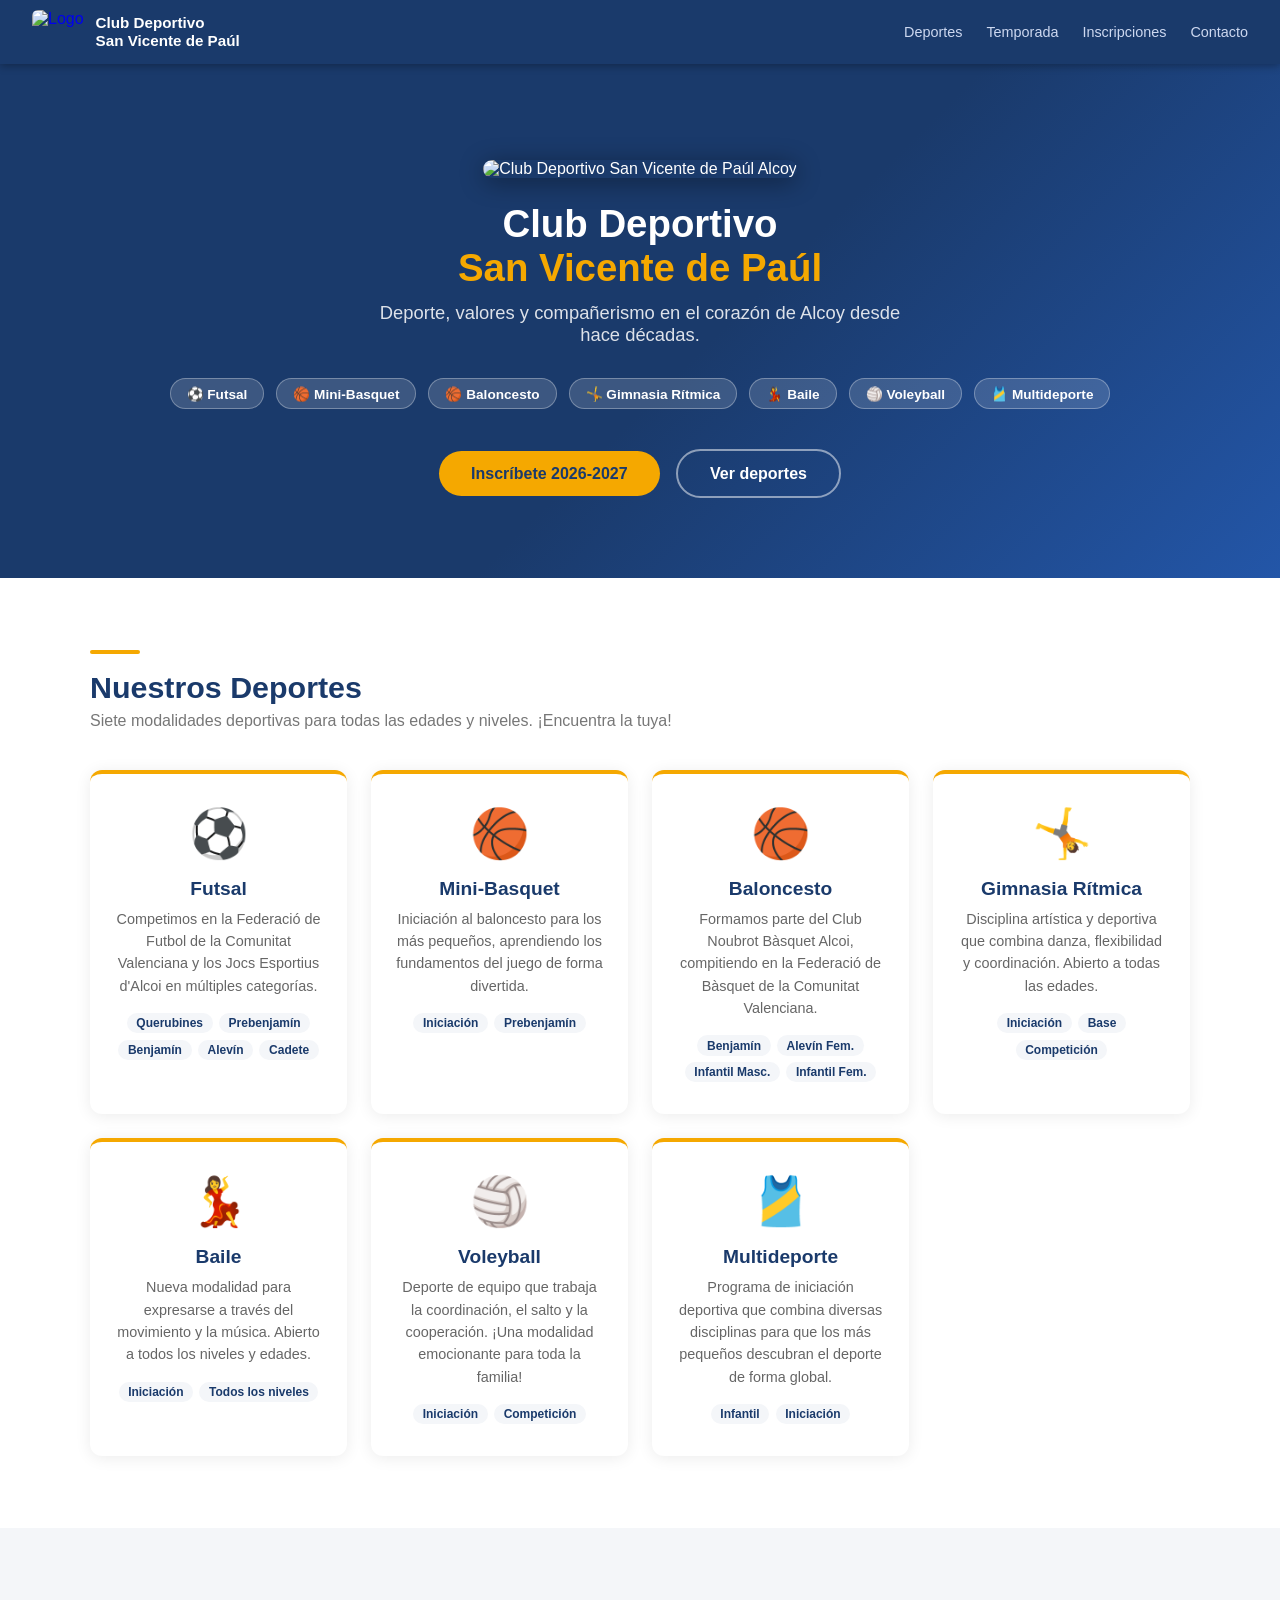
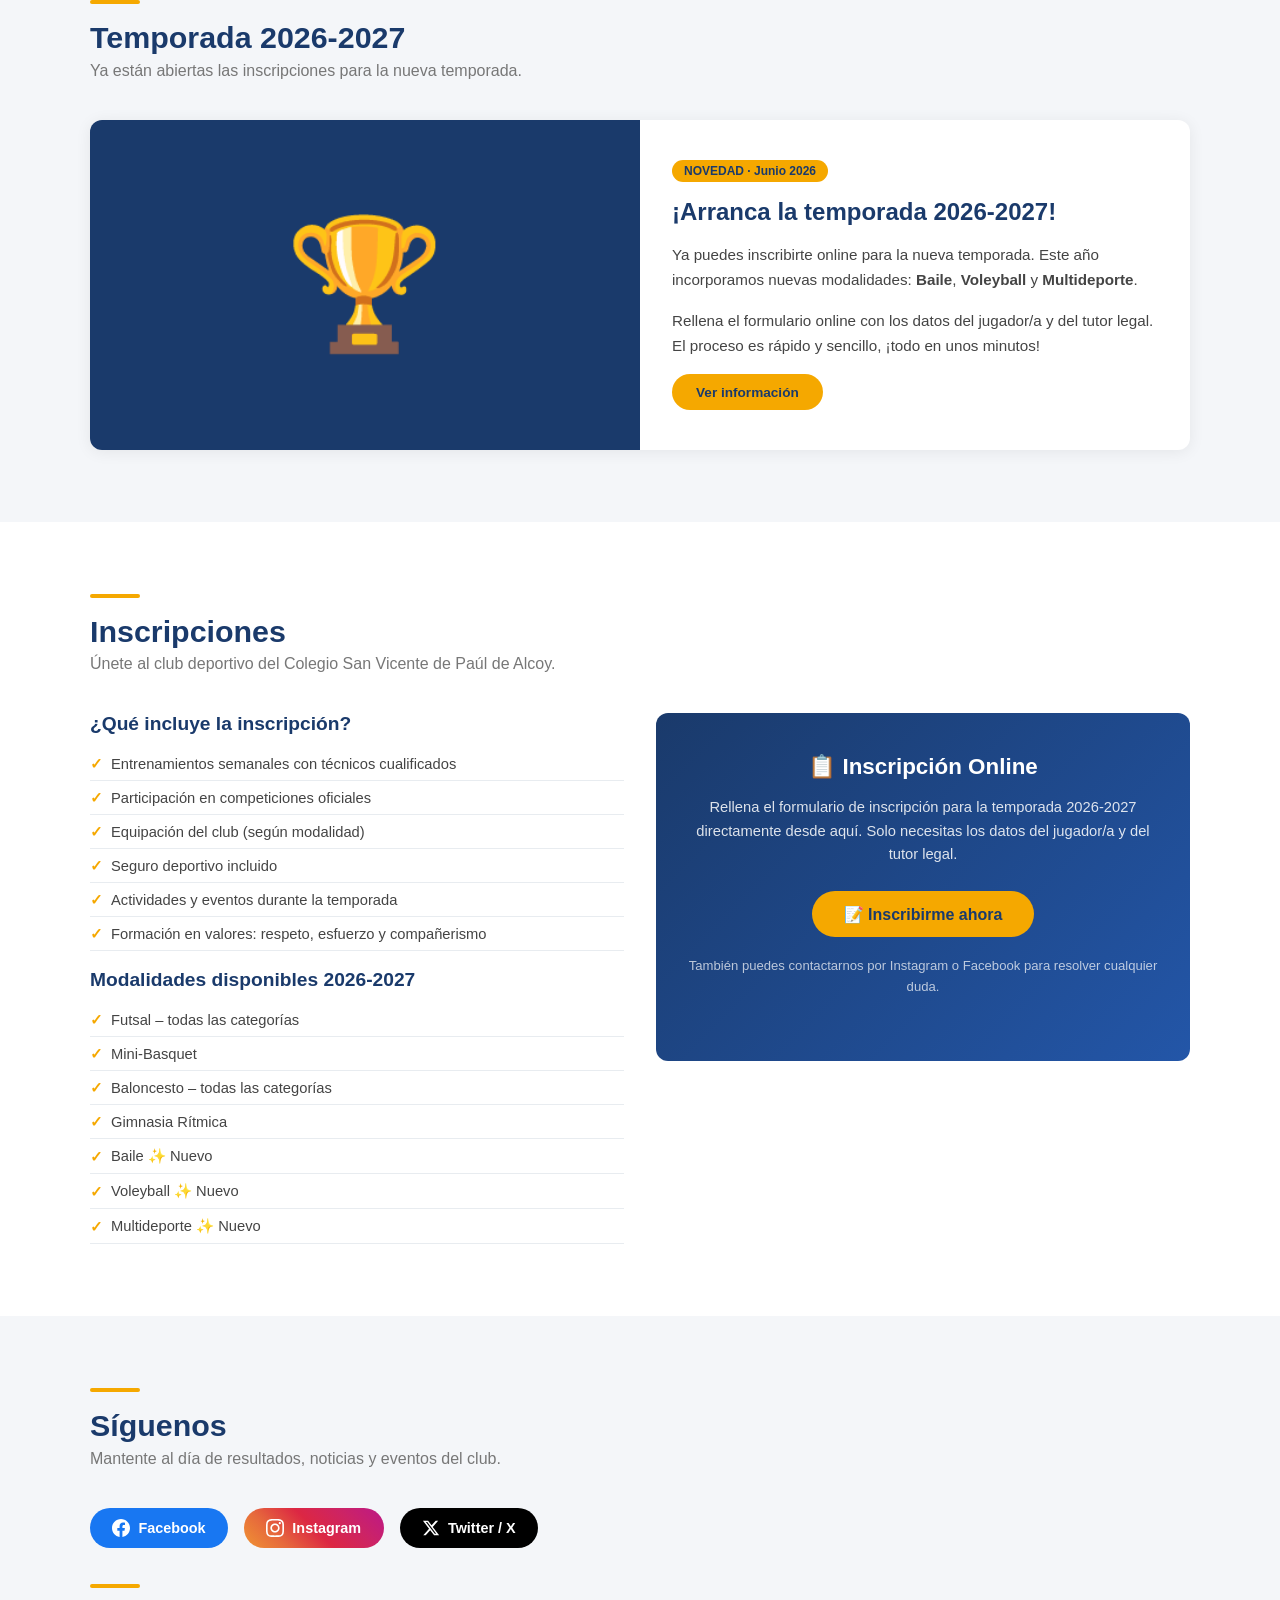
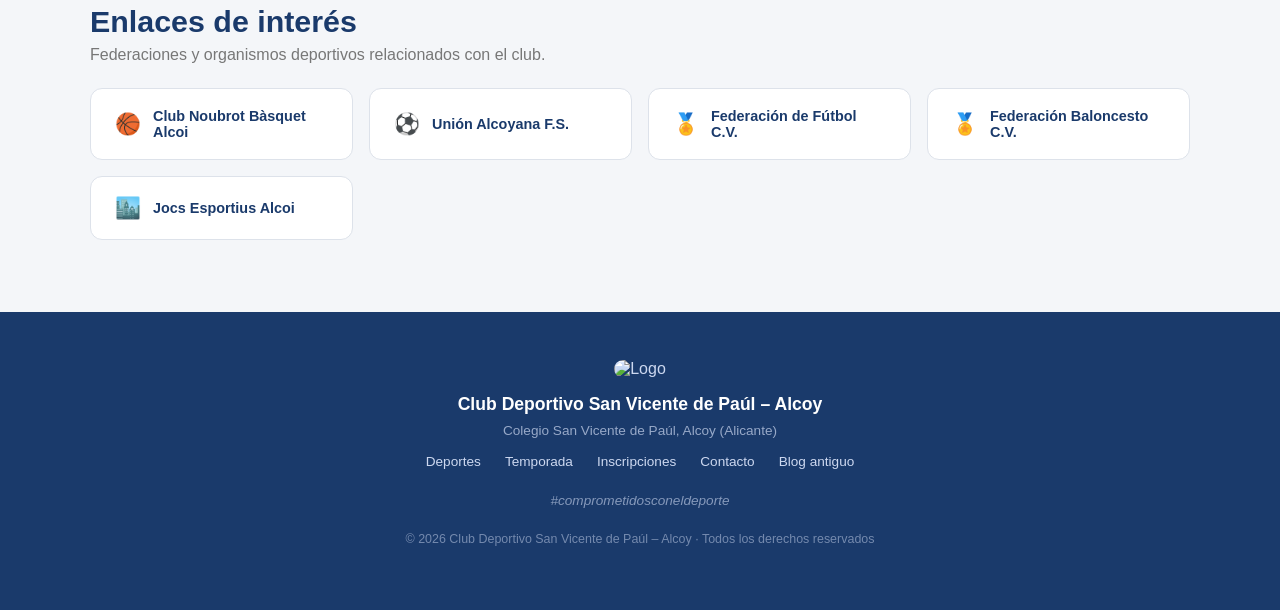
==== index.html @ cb0c6e7f "Add files via upload" ====
<!DOCTYPE html>
<html lang="es">
<head>
  <meta charset="UTF-8" />
  <meta name="viewport" content="width=device-width, initial-scale=1.0" />
  <title>Club Deportivo San Vicente de Paúl – Alcoy</title>
  <style>
    :root {
      --azul: #1a3a6b;
      --azul-claro: #2356a8;
      --dorado: #f5a800;
      --blanco: #ffffff;
      --gris-claro: #f4f6f9;
      --gris-texto: #444;
      --radio: 12px;
    }

    * { box-sizing: border-box; margin: 0; padding: 0; }

    body {
      font-family: 'Segoe UI', Arial, sans-serif;
      color: var(--gris-texto);
      background: var(--blanco);
    }

    /* ── NAV ── */
    nav {
      position: sticky;
      top: 0;
      z-index: 100;
      background: var(--azul);
      display: flex;
      align-items: center;
      justify-content: space-between;
      padding: 0 2rem;
      height: 64px;
      box-shadow: 0 2px 8px rgba(0,0,0,.3);
    }

    .nav-logo {
      display: flex;
      align-items: center;
      gap: .75rem;
      text-decoration: none;
    }

    .nav-logo img {
      height: 44px;
      border-radius: 6px;
    }

    .nav-logo span {
      color: var(--blanco);
      font-weight: 700;
      font-size: .95rem;
      line-height: 1.2;
    }

    .nav-links {
      display: flex;
      gap: 1.5rem;
      list-style: none;
    }

    .nav-links a {
      color: #cdd8f0;
      text-decoration: none;
      font-size: .9rem;
      font-weight: 500;
      transition: color .2s;
    }

    .nav-links a:hover { color: var(--dorado); }

    /* ── HERO ── */
    .hero {
      background: linear-gradient(135deg, var(--azul) 55%, var(--azul-claro) 100%);
      color: var(--blanco);
      padding: 6rem 2rem 5rem;
      text-align: center;
      position: relative;
      overflow: hidden;
    }

    .hero::before {
      content: '';
      position: absolute;
      inset: 0;
      background: url('https://blogger.googleusercontent.com/img/b/R29vZ2xl/AVvXsEj-4d8uNkIs1Wj4j1WghwBsQ1xcHNbPyXSXwQ6Z3iElseVl-nSozko84CrBLdoTrRFmLFkheWuCcyCxSDGjiWx7VqhGFlvvylBKJTwbXsN9CgJcpcnn5kh7I8cECthTjgDEp3P01Lf0bg/s1600/club+svp+alcoy.png') center/contain no-repeat;
      opacity: .06;
    }

    .hero-content { position: relative; }

    .hero img.logo {
      width: 140px;
      border-radius: 16px;
      margin-bottom: 1.5rem;
      box-shadow: 0 4px 24px rgba(0,0,0,.4);
    }

    .hero h1 {
      font-size: 2.4rem;
      font-weight: 800;
      line-height: 1.15;
      margin-bottom: .75rem;
    }

    .hero h1 span { color: var(--dorado); }

    .hero p {
      font-size: 1.15rem;
      opacity: .85;
      margin-bottom: 2rem;
      max-width: 560px;
      margin-left: auto;
      margin-right: auto;
    }

    .hero-badges {
      display: flex;
      flex-wrap: wrap;
      gap: .75rem;
      justify-content: center;
      margin-bottom: 2.5rem;
    }

    .badge {
      background: rgba(255,255,255,.15);
      border: 1px solid rgba(255,255,255,.3);
      color: var(--blanco);
      padding: .4rem 1rem;
      border-radius: 999px;
      font-size: .85rem;
      font-weight: 600;
    }

    .btn {
      display: inline-block;
      padding: .85rem 2rem;
      border-radius: 999px;
      font-size: 1rem;
      font-weight: 700;
      text-decoration: none;
      transition: transform .15s, box-shadow .15s;
    }

    .btn:hover { transform: translateY(-2px); box-shadow: 0 6px 20px rgba(0,0,0,.25); }

    .btn-dorado { background: var(--dorado); color: var(--azul); }
    .btn-outline { background: transparent; color: var(--blanco); border: 2px solid rgba(255,255,255,.5); margin-left: .75rem; }

    /* ── SECTIONS ── */
    section { padding: 4.5rem 2rem; }

    .section-inner { max-width: 1100px; margin: 0 auto; }

    h2.section-title {
      font-size: 1.9rem;
      font-weight: 800;
      color: var(--azul);
      margin-bottom: .4rem;
    }

    .section-sub {
      color: #777;
      margin-bottom: 2.5rem;
    }

    .accent-line {
      width: 50px;
      height: 4px;
      background: var(--dorado);
      border-radius: 2px;
      margin-bottom: 1rem;
    }

    /* ── DEPORTES CARDS ── */
    .cards {
      display: grid;
      grid-template-columns: repeat(auto-fit, minmax(230px, 1fr));
      gap: 1.5rem;
    }

    .card {
      background: var(--blanco);
      border-radius: var(--radio);
      box-shadow: 0 2px 16px rgba(0,0,0,.08);
      padding: 2rem 1.5rem;
      text-align: center;
      transition: transform .2s, box-shadow .2s;
      border-top: 4px solid var(--dorado);
    }

    .card:hover { transform: translateY(-4px); box-shadow: 0 8px 28px rgba(0,0,0,.13); }

    .card-icon {
      font-size: 3rem;
      margin-bottom: 1rem;
      display: block;
    }

    .card h3 {
      font-size: 1.2rem;
      color: var(--azul);
      margin-bottom: .5rem;
      font-weight: 700;
    }

    .card p { font-size: .9rem; line-height: 1.55; color: #666; }

    .card-cats {
      display: flex;
      flex-wrap: wrap;
      gap: .4rem;
      justify-content: center;
      margin-top: 1rem;
    }

    .cat-tag {
      background: var(--gris-claro);
      color: var(--azul);
      font-size: .75rem;
      padding: .2rem .6rem;
      border-radius: 999px;
      font-weight: 600;
    }

    /* ── TEMPORADA / NOVEDADES ── */
    .bg-gris { background: var(--gris-claro); }

    .novedad-box {
      background: var(--blanco);
      border-radius: var(--radio);
      box-shadow: 0 2px 16px rgba(0,0,0,.07);
      overflow: hidden;
      display: grid;
      grid-template-columns: 1fr 1fr;
      gap: 0;
    }

    .novedad-img {
      background: var(--azul);
      display: flex;
      align-items: center;
      justify-content: center;
      padding: 2rem;
      font-size: 8rem;
    }

    .novedad-content {
      padding: 2.5rem 2rem;
    }

    .novedad-content .tag {
      background: var(--dorado);
      color: var(--azul);
      font-size: .75rem;
      font-weight: 700;
      padding: .25rem .75rem;
      border-radius: 999px;
      display: inline-block;
      margin-bottom: 1rem;
    }

    .novedad-content h3 {
      font-size: 1.5rem;
      color: var(--azul);
      font-weight: 800;
      margin-bottom: 1rem;
    }

    .novedad-content p { line-height: 1.65; margin-bottom: 1rem; font-size: .95rem; }

    /* ── INSCRIPCIONES ── */
    .insc-grid {
      display: grid;
      grid-template-columns: 1fr 1fr;
      gap: 2rem;
      align-items: start;
    }

    .insc-info h3 { font-size: 1.2rem; color: var(--azul); font-weight: 700; margin-bottom: .75rem; }
    .insc-info ul { list-style: none; padding: 0; }
    .insc-info ul li {
      padding: .5rem 0;
      border-bottom: 1px solid #e8ecf0;
      font-size: .92rem;
      display: flex;
      align-items: center;
      gap: .5rem;
    }

    .insc-info ul li::before { content: '✓'; color: var(--dorado); font-weight: 700; }

    .insc-cta {
      background: linear-gradient(135deg, var(--azul) 0%, var(--azul-claro) 100%);
      color: var(--blanco);
      border-radius: var(--radio);
      padding: 2.5rem 2rem;
      text-align: center;
    }

    .insc-cta h3 { font-size: 1.4rem; font-weight: 800; margin-bottom: 1rem; }
    .insc-cta p { opacity: .85; margin-bottom: 1.5rem; font-size: .92rem; line-height: 1.6; }

    /* ── REDES SOCIALES ── */
    .social-row {
      display: flex;
      gap: 1rem;
      flex-wrap: wrap;
      margin-top: 2rem;
    }

    .social-btn {
      display: flex;
      align-items: center;
      gap: .5rem;
      padding: .7rem 1.4rem;
      border-radius: 999px;
      text-decoration: none;
      font-weight: 700;
      font-size: .9rem;
      transition: transform .15s, opacity .15s;
    }

    .social-btn:hover { transform: translateY(-2px); opacity: .9; }
    .social-btn.fb { background: #1877f2; color: #fff; }
    .social-btn.ig { background: linear-gradient(45deg,#f09433,#e6683c,#dc2743,#cc2366,#bc1888); color: #fff; }
    .social-btn.tw { background: #000; color: #fff; }

    /* ── ENLACES ── */
    .links-grid {
      display: grid;
      grid-template-columns: repeat(auto-fit, minmax(220px, 1fr));
      gap: 1rem;
    }

    .link-card {
      background: var(--blanco);
      border: 1px solid #dde2ea;
      border-radius: var(--radio);
      padding: 1.2rem 1.5rem;
      text-decoration: none;
      color: var(--azul);
      font-weight: 600;
      font-size: .9rem;
      display: flex;
      align-items: center;
      gap: .75rem;
      transition: background .15s, border-color .15s;
    }

    .link-card:hover { background: var(--azul); color: var(--blanco); border-color: var(--azul); }
    .link-card span { font-size: 1.3rem; }

    /* ── FOOTER ── */
    footer {
      background: var(--azul);
      color: #cdd8f0;
      padding: 3rem 2rem;
      text-align: center;
    }

    footer img.logo-footer {
      height: 60px;
      border-radius: 10px;
      margin-bottom: 1rem;
    }

    footer h4 { color: var(--blanco); font-size: 1.1rem; font-weight: 700; margin-bottom: .5rem; }
    footer p { font-size: .85rem; opacity: .7; margin-bottom: 1rem; }

    .footer-links { display: flex; gap: 1.5rem; justify-content: center; flex-wrap: wrap; margin-bottom: 1.5rem; }
    .footer-links a { color: #cdd8f0; text-decoration: none; font-size: .85rem; }
    .footer-links a:hover { color: var(--dorado); }

    .footer-copy { font-size: .78rem; opacity: .5; margin-top: 1.5rem; }

    /* ── RESPONSIVE ── */
    @media (max-width: 768px) {
      .hero h1 { font-size: 1.7rem; }
      .novedad-box { grid-template-columns: 1fr; }
      .novedad-img { font-size: 5rem; padding: 1.5rem; }
      .insc-grid { grid-template-columns: 1fr; }
      .nav-links { display: none; }
    }
  </style>
</head>
<body>

<!-- ── NAVEGACIÓN ── -->
<nav>
  <a class="nav-logo" href="#">
    <img src="https://blogger.googleusercontent.com/img/b/R29vZ2xl/AVvXsEj-4d8uNkIs1Wj4j1WghwBsQ1xcHNbPyXSXwQ6Z3iElseVl-nSozko84CrBLdoTrRFmLFkheWuCcyCxSDGjiWx7VqhGFlvvylBKJTwbXsN9CgJcpcnn5kh7I8cECthTjgDEp3P01Lf0bg/s1600/club+svp+alcoy.png" alt="Logo" />
    <span>Club Deportivo<br>San Vicente de Paúl</span>
  </a>
  <ul class="nav-links">
    <li><a href="#deportes">Deportes</a></li>
    <li><a href="#temporada">Temporada</a></li>
    <li><a href="#inscripciones">Inscripciones</a></li>
    <li><a href="#contacto">Contacto</a></li>
  </ul>
</nav>

<!-- ── HERO ── -->
<header class="hero">
  <div class="hero-content">
    <img class="logo" src="https://blogger.googleusercontent.com/img/b/R29vZ2xl/AVvXsEj-4d8uNkIs1Wj4j1WghwBsQ1xcHNbPyXSXwQ6Z3iElseVl-nSozko84CrBLdoTrRFmLFkheWuCcyCxSDGjiWx7VqhGFlvvylBKJTwbXsN9CgJcpcnn5kh7I8cECthTjgDEp3P01Lf0bg/s1600/club+svp+alcoy.png" alt="Club Deportivo San Vicente de Paúl Alcoy" />
    <h1>Club Deportivo<br><span>San Vicente de Paúl</span></h1>
    <p>Deporte, valores y compañerismo en el corazón de Alcoy desde hace décadas.</p>
    <div class="hero-badges">
      <span class="badge">⚽ Futsal</span>
      <span class="badge">🏀 Mini-Basquet</span>
      <span class="badge">🏀 Baloncesto</span>
      <span class="badge">🤸 Gimnasia Rítmica</span>
      <span class="badge">💃 Baile</span>
      <span class="badge">🏐 Voleyball</span>
      <span class="badge">🎽 Multideporte</span>
    </div>
    <a href="#inscripciones" class="btn btn-dorado">Inscríbete 2026-2027</a>
    <a href="#deportes" class="btn btn-outline">Ver deportes</a>
  </div>
</header>

<!-- ── DEPORTES ── -->
<section id="deportes">
  <div class="section-inner">
    <div class="accent-line"></div>
    <h2 class="section-title">Nuestros Deportes</h2>
    <p class="section-sub">Siete modalidades deportivas para todas las edades y niveles. ¡Encuentra la tuya!</p>
    <div class="cards">

      <div class="card">
        <span class="card-icon">⚽</span>
        <h3>Futsal</h3>
        <p>Competimos en la Federació de Futbol de la Comunitat Valenciana y los Jocs Esportius d'Alcoi en múltiples categorías.</p>
        <div class="card-cats">
          <span class="cat-tag">Querubines</span>
          <span class="cat-tag">Prebenjamín</span>
          <span class="cat-tag">Benjamín</span>
          <span class="cat-tag">Alevín</span>
          <span class="cat-tag">Cadete</span>
        </div>
      </div>

      <div class="card">
        <span class="card-icon">🏀</span>
        <h3>Mini-Basquet</h3>
        <p>Iniciación al baloncesto para los más pequeños, aprendiendo los fundamentos del juego de forma divertida.</p>
        <div class="card-cats">
          <span class="cat-tag">Iniciación</span>
          <span class="cat-tag">Prebenjamín</span>
        </div>
      </div>

      <div class="card">
        <span class="card-icon">🏀</span>
        <h3>Baloncesto</h3>
        <p>Formamos parte del Club Noubrot Bàsquet Alcoi, compitiendo en la Federació de Bàsquet de la Comunitat Valenciana.</p>
        <div class="card-cats">
          <span class="cat-tag">Benjamín</span>
          <span class="cat-tag">Alevín Fem.</span>
          <span class="cat-tag">Infantil Masc.</span>
          <span class="cat-tag">Infantil Fem.</span>
        </div>
      </div>

      <div class="card">
        <span class="card-icon">🤸</span>
        <h3>Gimnasia Rítmica</h3>
        <p>Disciplina artística y deportiva que combina danza, flexibilidad y coordinación. Abierto a todas las edades.</p>
        <div class="card-cats">
          <span class="cat-tag">Iniciación</span>
          <span class="cat-tag">Base</span>
          <span class="cat-tag">Competición</span>
        </div>
      </div>

      <div class="card">
        <span class="card-icon">💃</span>
        <h3>Baile</h3>
        <p>Nueva modalidad para expresarse a través del movimiento y la música. Abierto a todos los niveles y edades.</p>
        <div class="card-cats">
          <span class="cat-tag">Iniciación</span>
          <span class="cat-tag">Todos los niveles</span>
        </div>
      </div>

      <div class="card">
        <span class="card-icon">🏐</span>
        <h3>Voleyball</h3>
        <p>Deporte de equipo que trabaja la coordinación, el salto y la cooperación. ¡Una modalidad emocionante para toda la familia!</p>
        <div class="card-cats">
          <span class="cat-tag">Iniciación</span>
          <span class="cat-tag">Competición</span>
        </div>
      </div>

      <div class="card">
        <span class="card-icon">🎽</span>
        <h3>Multideporte</h3>
        <p>Programa de iniciación deportiva que combina diversas disciplinas para que los más pequeños descubran el deporte de forma global.</p>
        <div class="card-cats">
          <span class="cat-tag">Infantil</span>
          <span class="cat-tag">Iniciación</span>
        </div>
      </div>

    </div>
  </div>
</section>

<!-- ── TEMPORADA ── -->
<section id="temporada" class="bg-gris">
  <div class="section-inner">
    <div class="accent-line"></div>
    <h2 class="section-title">Temporada 2026-2027</h2>
    <p class="section-sub">Ya están abiertas las inscripciones para la nueva temporada.</p>

    <div class="novedad-box">
      <div class="novedad-img">🏆</div>
      <div class="novedad-content">
        <span class="tag">NOVEDAD · Junio 2026</span>
        <h3>¡Arranca la temporada 2026-2027!</h3>
        <p>Ya puedes inscribirte online para la nueva temporada. Este año incorporamos nuevas modalidades: <strong>Baile</strong>, <strong>Voleyball</strong> y <strong>Multideporte</strong>.</p>
        <p>Rellena el formulario online con los datos del jugador/a y del tutor legal. El proceso es rápido y sencillo, ¡todo en unos minutos!</p>
        <a href="#inscripciones" class="btn btn-dorado" style="font-size:.85rem; padding:.65rem 1.5rem;">Ver información</a>
      </div>
    </div>
  </div>
</section>

<!-- ── INSCRIPCIONES ── -->
<section id="inscripciones">
  <div class="section-inner">
    <div class="accent-line"></div>
    <h2 class="section-title">Inscripciones</h2>
    <p class="section-sub">Únete al club deportivo del Colegio San Vicente de Paúl de Alcoy.</p>

    <div class="insc-grid">
      <div class="insc-info">
        <h3>¿Qué incluye la inscripción?</h3>
        <ul>
          <li>Entrenamientos semanales con técnicos cualificados</li>
          <li>Participación en competiciones oficiales</li>
          <li>Equipación del club (según modalidad)</li>
          <li>Seguro deportivo incluido</li>
          <li>Actividades y eventos durante la temporada</li>
          <li>Formación en valores: respeto, esfuerzo y compañerismo</li>
        </ul>

        <br />
        <h3>Modalidades disponibles 2026-2027</h3>
        <ul>
          <li>Futsal – todas las categorías</li>
          <li>Mini-Basquet</li>
          <li>Baloncesto – todas las categorías</li>
          <li>Gimnasia Rítmica</li>
          <li>Baile ✨ Nuevo</li>
          <li>Voleyball ✨ Nuevo</li>
          <li>Multideporte ✨ Nuevo</li>
        </ul>
      </div>

      <div class="insc-cta">
        <h3>📋 Inscripción Online</h3>
        <p>Rellena el formulario de inscripción para la temporada 2026-2027 directamente desde aquí. Solo necesitas los datos del jugador/a y del tutor legal.</p>
        <a href="https://docs.google.com/forms/d/e/1FAIpQLSecC0ZfGIxyFE8HgtUdfPa5Tq-2XwAiT-JbqV_VH2JKaPxd8g/viewform?usp=mail_form_link"
           class="btn btn-dorado" target="_blank" rel="noopener">
          📝 Inscribirme ahora
        </a>
        <br /><br />
        <p style="font-size:.82rem; opacity:.7;">También puedes contactarnos por Instagram o Facebook para resolver cualquier duda.</p>
      </div>
    </div>
  </div>
</section>

<!-- ── CONTACTO & REDES ── -->
<section id="contacto" class="bg-gris">
  <div class="section-inner">
    <div class="accent-line"></div>
    <h2 class="section-title">Síguenos</h2>
    <p class="section-sub">Mantente al día de resultados, noticias y eventos del club.</p>

    <div class="social-row">
      <a class="social-btn fb" href="https://www.facebook.com/Clubpaulasalcoy/" target="_blank" rel="noopener">
        <svg width="18" height="18" fill="currentColor" viewBox="0 0 24 24"><path d="M24 12.073C24 5.405 18.627 0 12 0S0 5.405 0 12.073C0 18.1 4.388 23.094 10.125 24v-8.437H7.078v-3.49h3.047V9.41c0-3.025 1.792-4.697 4.533-4.697 1.312 0 2.686.236 2.686.236v2.971H15.83c-1.491 0-1.956.93-1.956 1.874v2.25h3.328l-.532 3.49h-2.796V24C19.612 23.094 24 18.1 24 12.073z"/></svg>
        Facebook
      </a>
      <a class="social-btn ig" href="https://www.instagram.com/clubpaulasalcoy/" target="_blank" rel="noopener">
        <svg width="18" height="18" fill="currentColor" viewBox="0 0 24 24"><path d="M12 2.163c3.204 0 3.584.012 4.85.07 3.252.148 4.771 1.691 4.919 4.919.058 1.265.069 1.645.069 4.849 0 3.205-.012 3.584-.069 4.849-.149 3.225-1.664 4.771-4.919 4.919-1.266.058-1.644.07-4.85.07-3.204 0-3.584-.012-4.849-.07-3.26-.149-4.771-1.699-4.919-4.92-.058-1.265-.07-1.644-.07-4.849 0-3.204.013-3.583.07-4.849.149-3.227 1.664-4.771 4.919-4.919 1.266-.057 1.645-.069 4.849-.069zm0-2.163c-3.259 0-3.667.014-4.947.072-4.358.2-6.78 2.618-6.98 6.98-.059 1.281-.073 1.689-.073 4.948 0 3.259.014 3.668.072 4.948.2 4.358 2.618 6.78 6.98 6.98 1.281.058 1.689.072 4.948.072 3.259 0 3.668-.014 4.948-.072 4.354-.2 6.782-2.618 6.979-6.98.059-1.28.073-1.689.073-4.948 0-3.259-.014-3.667-.072-4.947-.196-4.354-2.617-6.78-6.979-6.98-1.281-.059-1.69-.073-4.949-.073zm0 5.838c-3.403 0-6.162 2.759-6.162 6.162s2.759 6.163 6.162 6.163 6.162-2.759 6.162-6.163c0-3.403-2.759-6.162-6.162-6.162zm0 10.162c-2.209 0-4-1.79-4-4 0-2.209 1.791-4 4-4s4 1.791 4 4c0 2.21-1.791 4-4 4zm6.406-11.845c-.796 0-1.441.645-1.441 1.44s.645 1.44 1.441 1.44c.795 0 1.439-.645 1.439-1.44s-.644-1.44-1.439-1.44z"/></svg>
        Instagram
      </a>
      <a class="social-btn tw" href="https://twitter.com/clubpaulasalcoy" target="_blank" rel="noopener">
        <svg width="18" height="18" fill="currentColor" viewBox="0 0 24 24"><path d="M18.244 2.25h3.308l-7.227 8.26 8.502 11.24H16.17l-5.214-6.817L4.99 21.75H1.68l7.73-8.835L1.254 2.25H8.08l4.713 6.231zm-1.161 17.52h1.833L7.084 4.126H5.117z"/></svg>
        Twitter / X
      </a>
    </div>

    <br /><br />
    <div class="accent-line"></div>
    <h2 class="section-title" style="margin-top:1rem">Enlaces de interés</h2>
    <p class="section-sub" style="margin-bottom:1.5rem">Federaciones y organismos deportivos relacionados con el club.</p>

    <div class="links-grid">
      <a class="link-card" href="https://www.facebook.com/CNBAlcoi/" target="_blank" rel="noopener">
        <span>🏀</span> Club Noubrot Bàsquet Alcoi
      </a>
      <a class="link-card" href="https://www.facebook.com/UnionAlcoyanaFs" target="_blank" rel="noopener">
        <span>⚽</span> Unión Alcoyana F.S.
      </a>
      <a class="link-card" href="http://www.ffcv.es" target="_blank" rel="noopener">
        <span>🏅</span> Federación de Fútbol C.V.
      </a>
      <a class="link-card" href="http://www.fbcv.es" target="_blank" rel="noopener">
        <span>🏅</span> Federación Baloncesto C.V.
      </a>
      <a class="link-card" href="http://www.alcoi.org/ca/areas/deportes/jocs/esports_equips.html" target="_blank" rel="noopener">
        <span>🏙️</span> Jocs Esportius Alcoi
      </a>
    </div>
  </div>
</section>

<!-- ── FOOTER ── -->
<footer>
  <img class="logo-footer" src="https://blogger.googleusercontent.com/img/b/R29vZ2xl/AVvXsEj-4d8uNkIs1Wj4j1WghwBsQ1xcHNbPyXSXwQ6Z3iElseVl-nSozko84CrBLdoTrRFmLFkheWuCcyCxSDGjiWx7VqhGFlvvylBKJTwbXsN9CgJcpcnn5kh7I8cECthTjgDEp3P01Lf0bg/s1600/club+svp+alcoy.png" alt="Logo" />
  <h4>Club Deportivo San Vicente de Paúl – Alcoy</h4>
  <p>Colegio San Vicente de Paúl, Alcoy (Alicante)</p>
  <div class="footer-links">
    <a href="#deportes">Deportes</a>
    <a href="#temporada">Temporada</a>
    <a href="#inscripciones">Inscripciones</a>
    <a href="#contacto">Contacto</a>
    <a href="https://clubdeportivosanvicentedepaulalcoy.blogspot.com/" target="_blank" rel="noopener">Blog antiguo</a>
  </div>
  <p style="font-style:italic; font-size:.85rem; opacity:.6;">#comprometidosconeldeporte</p>
  <p class="footer-copy">© 2026 Club Deportivo San Vicente de Paúl – Alcoy · Todos los derechos reservados</p>
</footer>

</body>
</html>
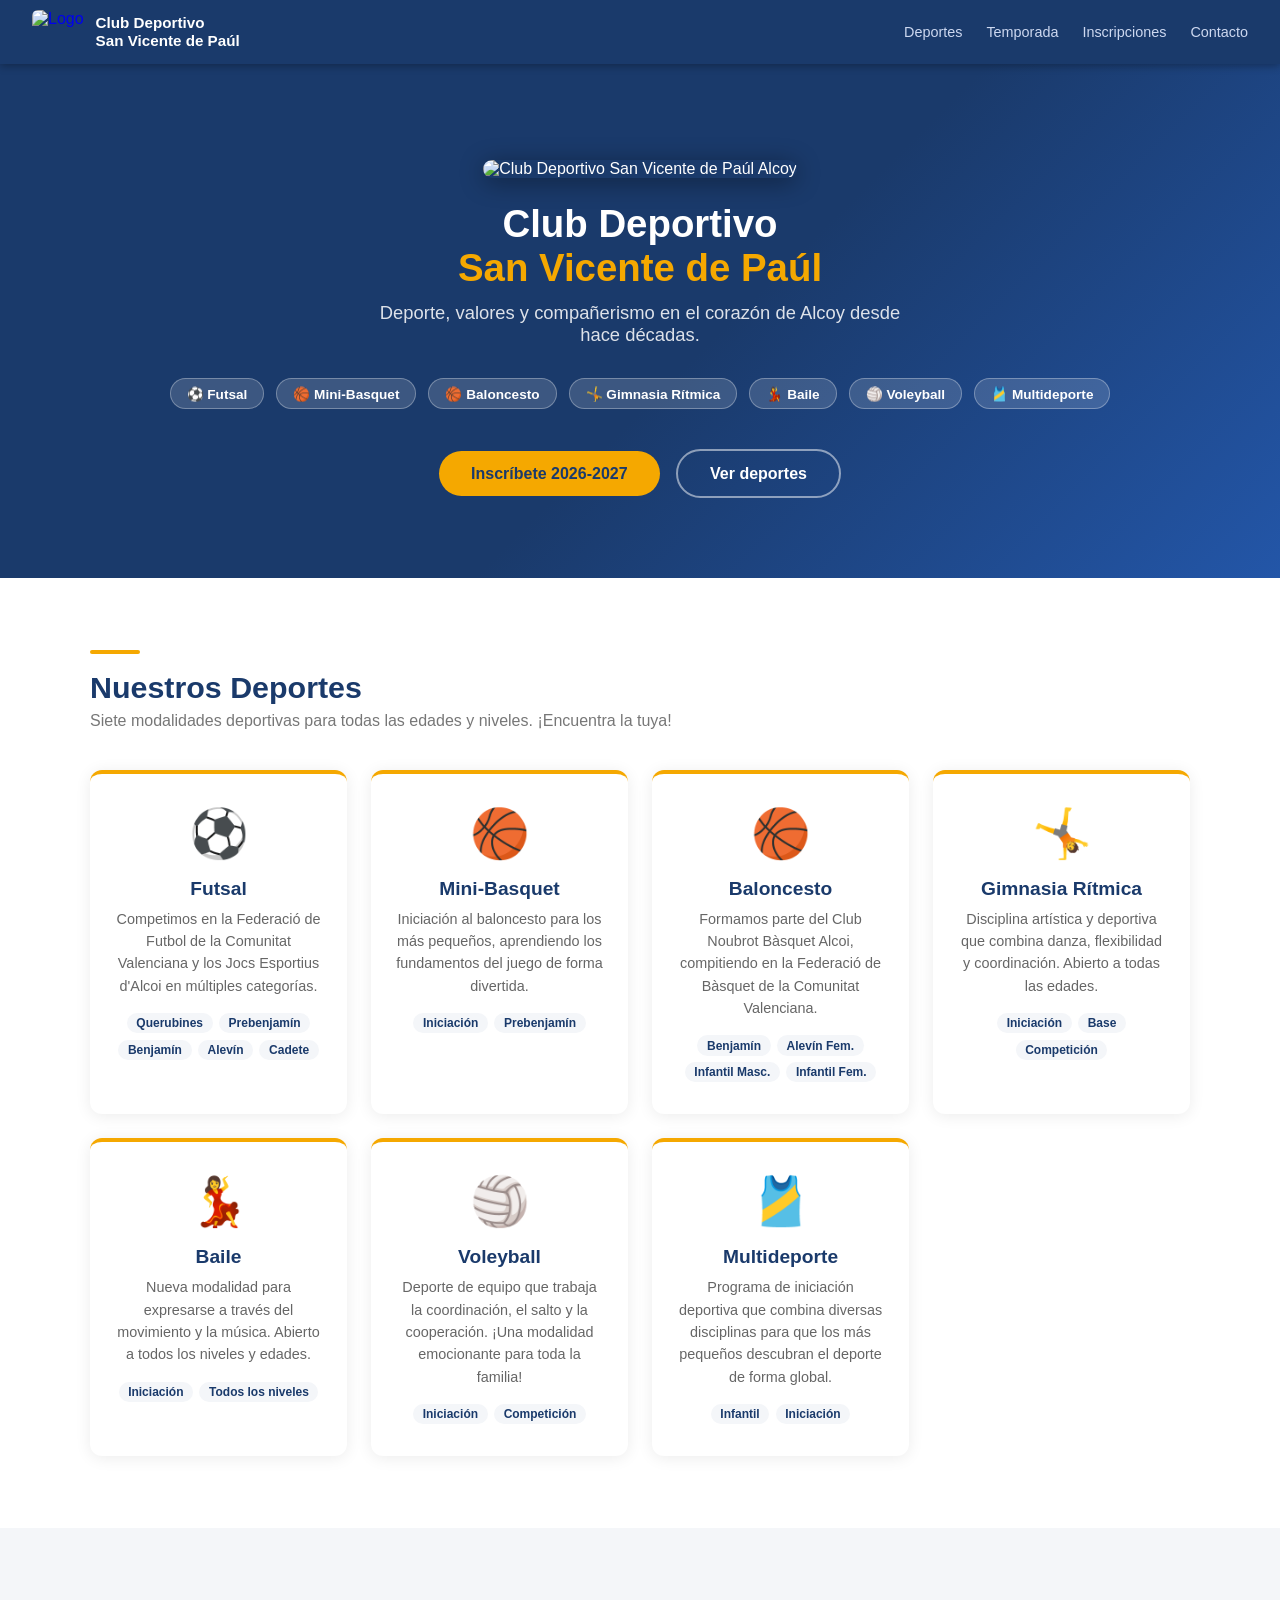
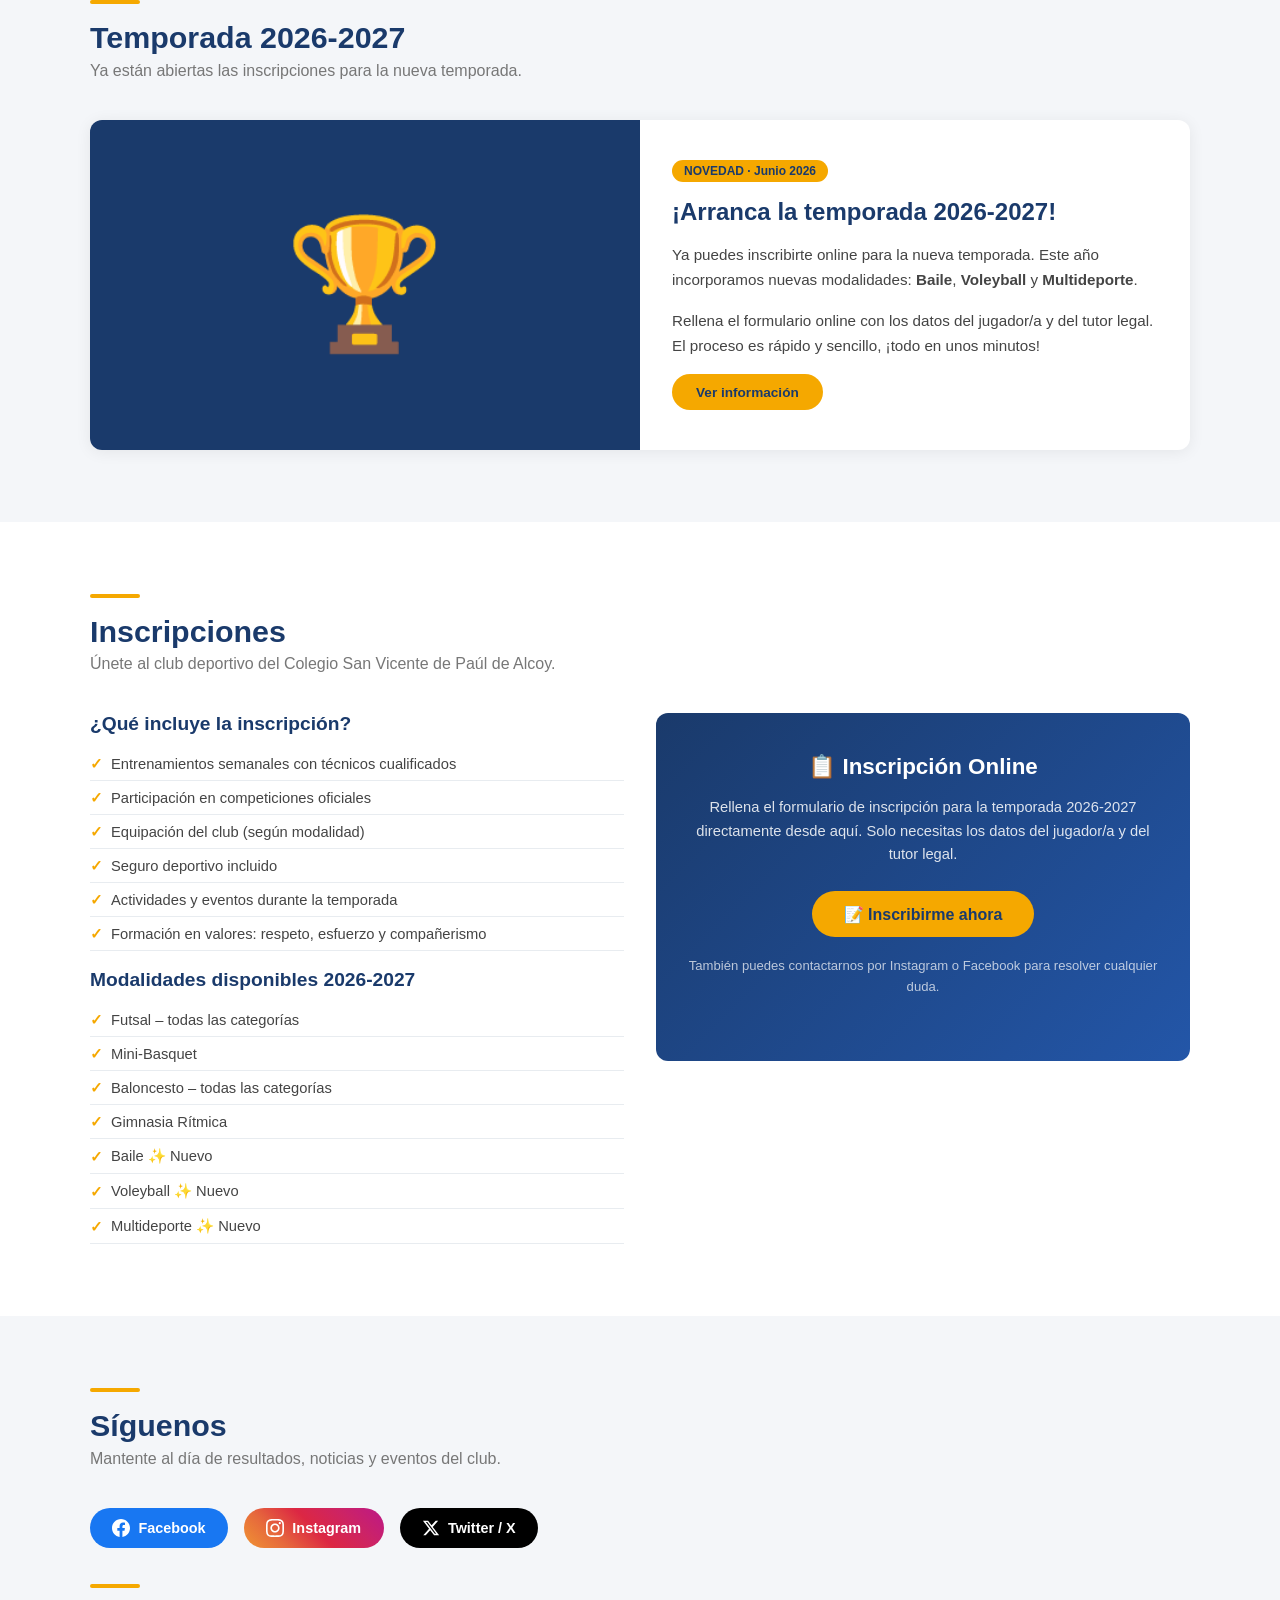
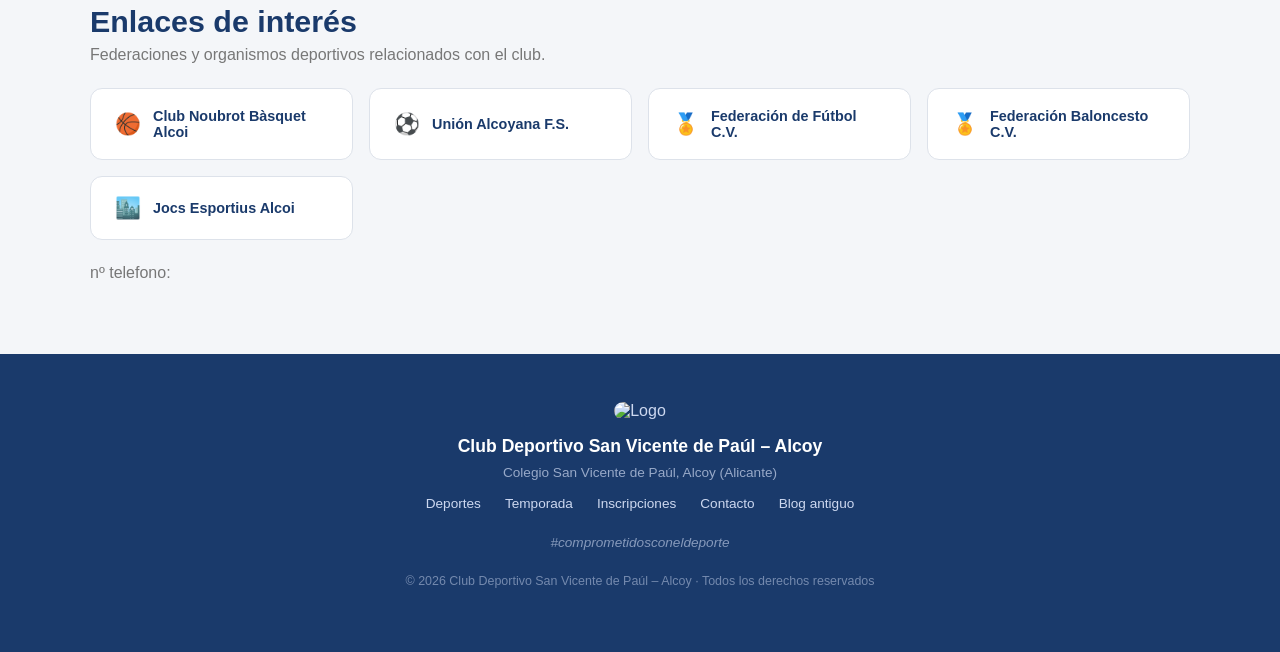
==== commit dabdd5c8: "Añadir teléfono en la sección de contacto" ====
--- a/index.html
+++ b/index.html
@@ -621,6 +621,8 @@
         <span>🏙️</span> Jocs Esportius Alcoi
       </a>
     </div>
+
+    <p class="section-sub" style="margin-top:1.5rem; margin-bottom:0;">nº telefono:</p>
   </div>
 </section>
 
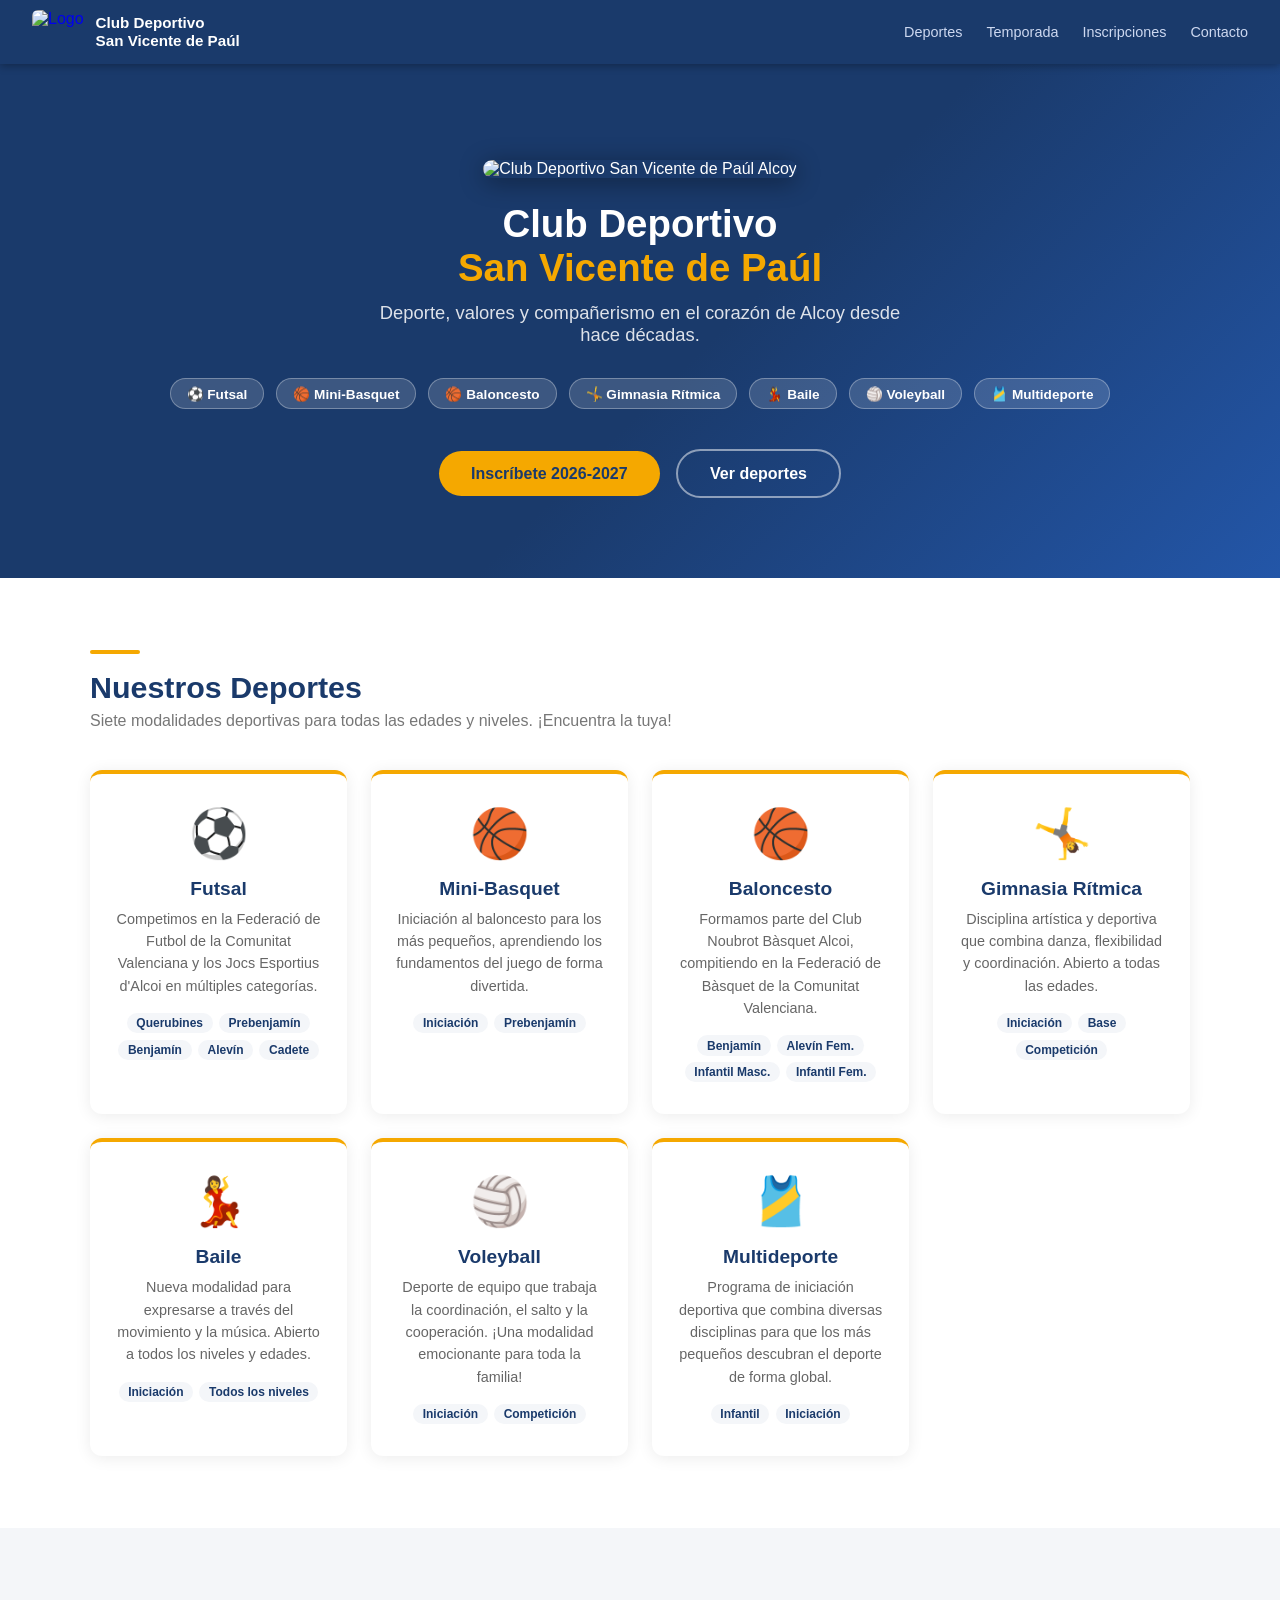
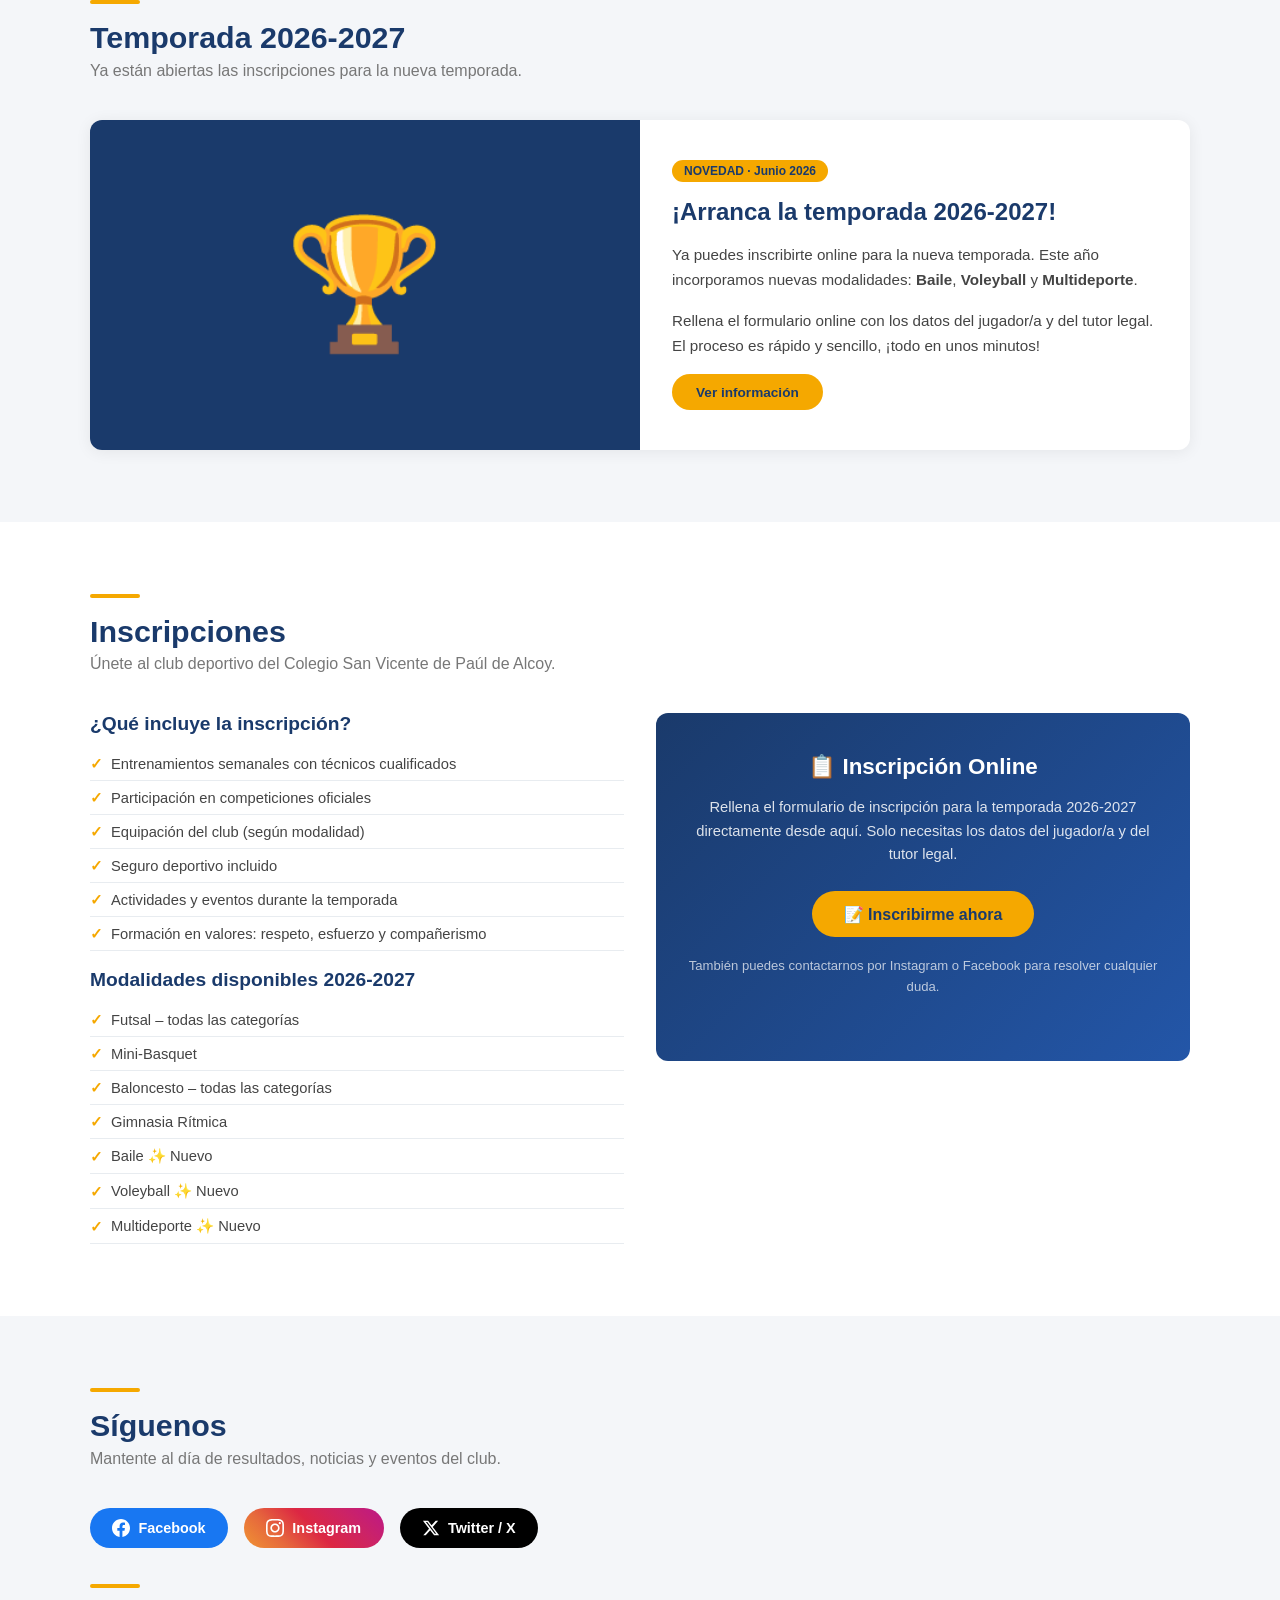
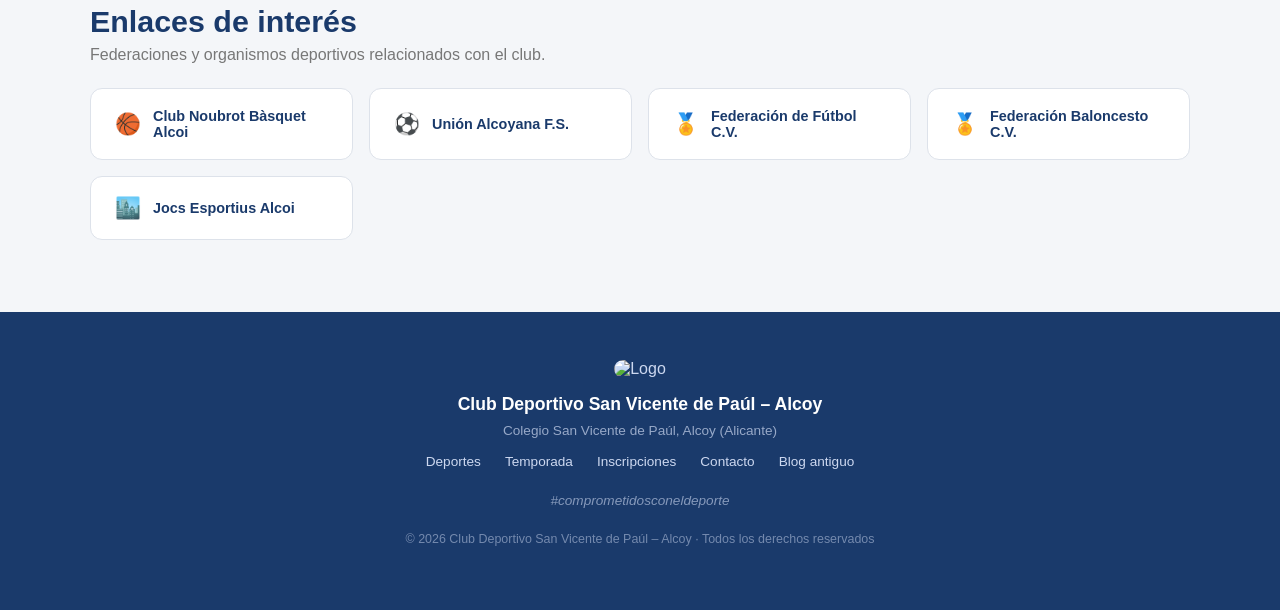
==== commit bd397d8d: "Retirar texto de prueba de contacto" ====
--- a/index.html
+++ b/index.html
@@ -622,7 +622,6 @@
       </a>
     </div>
 
-    <p class="section-sub" style="margin-top:1.5rem; margin-bottom:0;">nº telefono:</p>
   </div>
 </section>
 
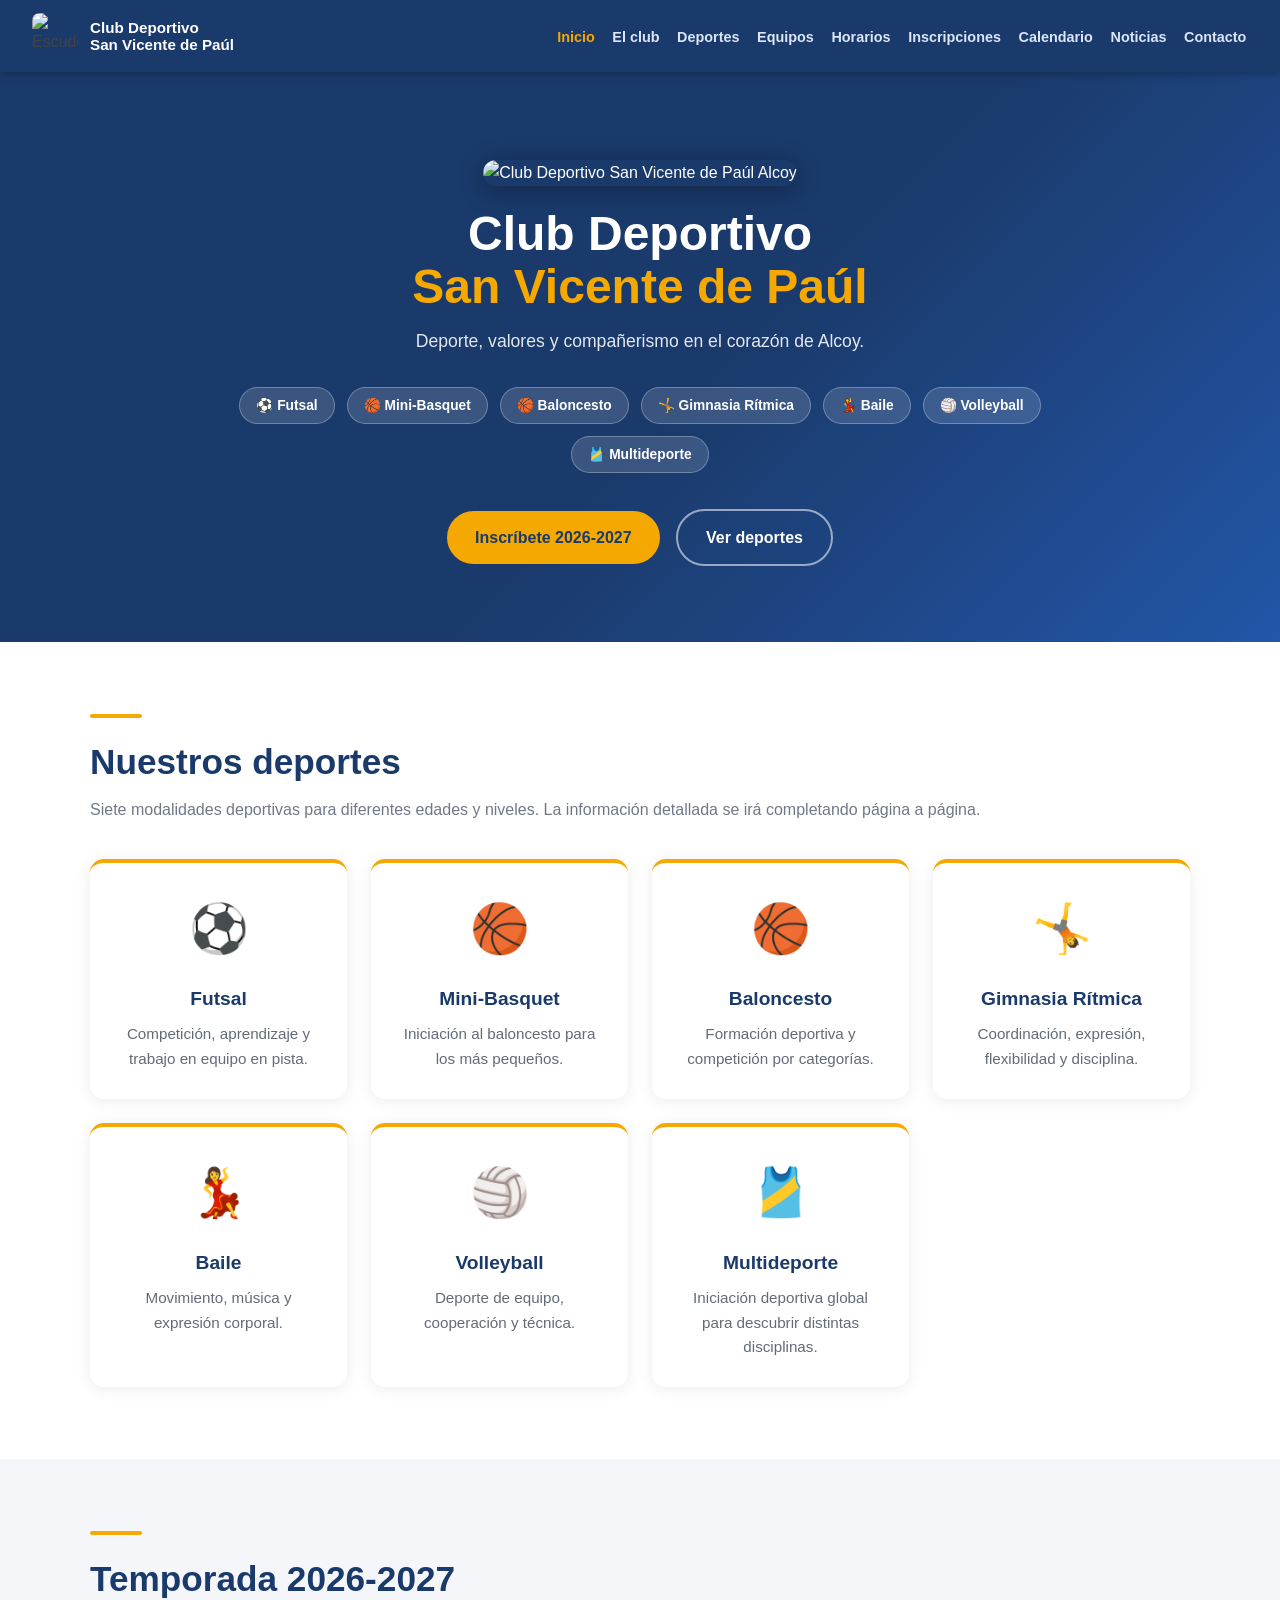
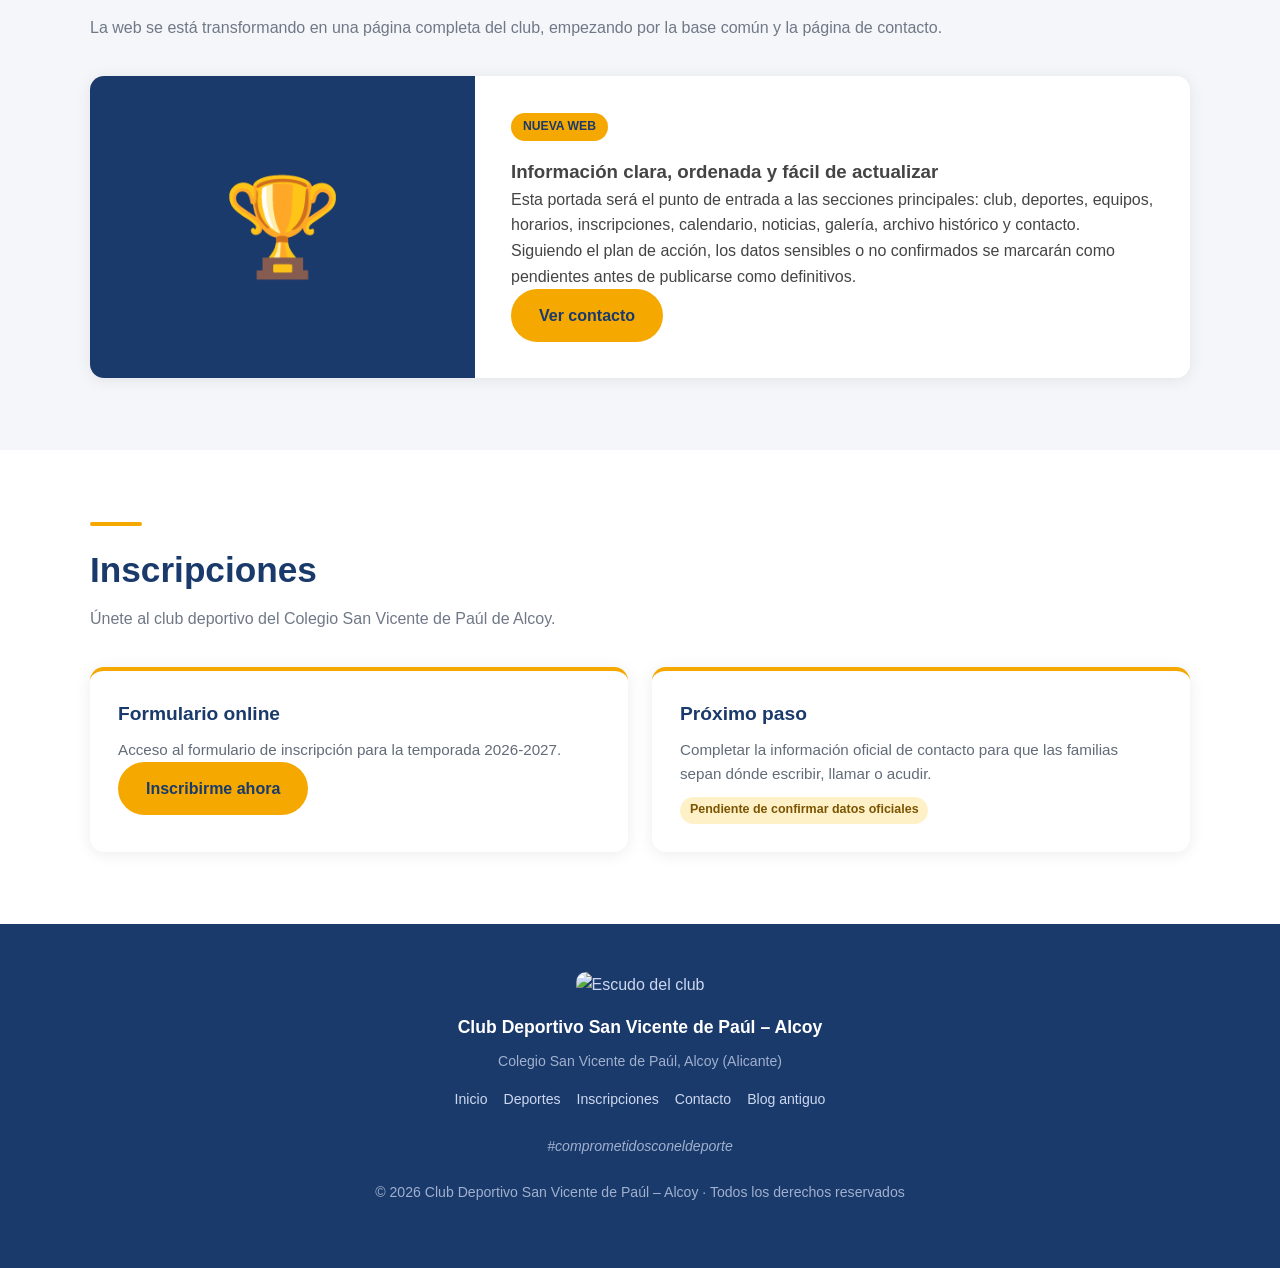
==== commit 9ab4a2db: "Actualizar portada con navegación base" ====
--- a/index.html
+++ b/index.html
@@ -4,642 +4,120 @@
   <meta charset="UTF-8" />
   <meta name="viewport" content="width=device-width, initial-scale=1.0" />
   <title>Club Deportivo San Vicente de Paúl – Alcoy</title>
+  <meta name="description" content="Web oficial del Club Deportivo San Vicente de Paúl de Alcoy: deportes, inscripciones, calendario, noticias y contacto." />
+  <link rel="stylesheet" href="assets/css/styles.css" />
   <style>
-    :root {
-      --azul: #1a3a6b;
-      --azul-claro: #2356a8;
-      --dorado: #f5a800;
-      --blanco: #ffffff;
-      --gris-claro: #f4f6f9;
-      --gris-texto: #444;
-      --radio: 12px;
-    }
-
-    * { box-sizing: border-box; margin: 0; padding: 0; }
-
-    body {
-      font-family: 'Segoe UI', Arial, sans-serif;
-      color: var(--gris-texto);
-      background: var(--blanco);
-    }
-
-    /* ── NAV ── */
-    nav {
-      position: sticky;
-      top: 0;
-      z-index: 100;
-      background: var(--azul);
-      display: flex;
-      align-items: center;
-      justify-content: space-between;
-      padding: 0 2rem;
-      height: 64px;
-      box-shadow: 0 2px 8px rgba(0,0,0,.3);
-    }
-
-    .nav-logo {
-      display: flex;
-      align-items: center;
-      gap: .75rem;
-      text-decoration: none;
-    }
-
-    .nav-logo img {
-      height: 44px;
-      border-radius: 6px;
-    }
-
-    .nav-logo span {
-      color: var(--blanco);
-      font-weight: 700;
-      font-size: .95rem;
-      line-height: 1.2;
-    }
-
-    .nav-links {
-      display: flex;
-      gap: 1.5rem;
-      list-style: none;
-    }
-
-    .nav-links a {
-      color: #cdd8f0;
-      text-decoration: none;
-      font-size: .9rem;
-      font-weight: 500;
-      transition: color .2s;
-    }
-
-    .nav-links a:hover { color: var(--dorado); }
-
-    /* ── HERO ── */
-    .hero {
-      background: linear-gradient(135deg, var(--azul) 55%, var(--azul-claro) 100%);
-      color: var(--blanco);
-      padding: 6rem 2rem 5rem;
-      text-align: center;
-      position: relative;
-      overflow: hidden;
-    }
-
-    .hero::before {
-      content: '';
-      position: absolute;
-      inset: 0;
-      background: url('https://blogger.googleusercontent.com/img/b/R29vZ2xl/AVvXsEj-4d8uNkIs1Wj4j1WghwBsQ1xcHNbPyXSXwQ6Z3iElseVl-nSozko84CrBLdoTrRFmLFkheWuCcyCxSDGjiWx7VqhGFlvvylBKJTwbXsN9CgJcpcnn5kh7I8cECthTjgDEp3P01Lf0bg/s1600/club+svp+alcoy.png') center/contain no-repeat;
-      opacity: .06;
-    }
-
-    .hero-content { position: relative; }
-
-    .hero img.logo {
-      width: 140px;
-      border-radius: 16px;
-      margin-bottom: 1.5rem;
-      box-shadow: 0 4px 24px rgba(0,0,0,.4);
-    }
-
-    .hero h1 {
-      font-size: 2.4rem;
-      font-weight: 800;
-      line-height: 1.15;
-      margin-bottom: .75rem;
-    }
-
-    .hero h1 span { color: var(--dorado); }
-
-    .hero p {
-      font-size: 1.15rem;
-      opacity: .85;
-      margin-bottom: 2rem;
-      max-width: 560px;
-      margin-left: auto;
-      margin-right: auto;
-    }
-
-    .hero-badges {
-      display: flex;
-      flex-wrap: wrap;
-      gap: .75rem;
-      justify-content: center;
-      margin-bottom: 2.5rem;
-    }
-
-    .badge {
-      background: rgba(255,255,255,.15);
-      border: 1px solid rgba(255,255,255,.3);
-      color: var(--blanco);
-      padding: .4rem 1rem;
-      border-radius: 999px;
-      font-size: .85rem;
-      font-weight: 600;
-    }
-
-    .btn {
-      display: inline-block;
-      padding: .85rem 2rem;
-      border-radius: 999px;
-      font-size: 1rem;
-      font-weight: 700;
-      text-decoration: none;
-      transition: transform .15s, box-shadow .15s;
-    }
-
-    .btn:hover { transform: translateY(-2px); box-shadow: 0 6px 20px rgba(0,0,0,.25); }
-
-    .btn-dorado { background: var(--dorado); color: var(--azul); }
-    .btn-outline { background: transparent; color: var(--blanco); border: 2px solid rgba(255,255,255,.5); margin-left: .75rem; }
-
-    /* ── SECTIONS ── */
-    section { padding: 4.5rem 2rem; }
-
-    .section-inner { max-width: 1100px; margin: 0 auto; }
-
-    h2.section-title {
-      font-size: 1.9rem;
-      font-weight: 800;
-      color: var(--azul);
-      margin-bottom: .4rem;
-    }
-
-    .section-sub {
-      color: #777;
-      margin-bottom: 2.5rem;
-    }
-
-    .accent-line {
-      width: 50px;
-      height: 4px;
-      background: var(--dorado);
-      border-radius: 2px;
-      margin-bottom: 1rem;
-    }
-
-    /* ── DEPORTES CARDS ── */
-    .cards {
-      display: grid;
-      grid-template-columns: repeat(auto-fit, minmax(230px, 1fr));
-      gap: 1.5rem;
-    }
-
-    .card {
-      background: var(--blanco);
-      border-radius: var(--radio);
-      box-shadow: 0 2px 16px rgba(0,0,0,.08);
-      padding: 2rem 1.5rem;
-      text-align: center;
-      transition: transform .2s, box-shadow .2s;
-      border-top: 4px solid var(--dorado);
-    }
-
-    .card:hover { transform: translateY(-4px); box-shadow: 0 8px 28px rgba(0,0,0,.13); }
-
-    .card-icon {
-      font-size: 3rem;
-      margin-bottom: 1rem;
-      display: block;
-    }
-
-    .card h3 {
-      font-size: 1.2rem;
-      color: var(--azul);
-      margin-bottom: .5rem;
-      font-weight: 700;
-    }
-
-    .card p { font-size: .9rem; line-height: 1.55; color: #666; }
-
-    .card-cats {
-      display: flex;
-      flex-wrap: wrap;
-      gap: .4rem;
-      justify-content: center;
-      margin-top: 1rem;
-    }
-
-    .cat-tag {
-      background: var(--gris-claro);
-      color: var(--azul);
-      font-size: .75rem;
-      padding: .2rem .6rem;
-      border-radius: 999px;
-      font-weight: 600;
-    }
-
-    /* ── TEMPORADA / NOVEDADES ── */
-    .bg-gris { background: var(--gris-claro); }
-
-    .novedad-box {
-      background: var(--blanco);
-      border-radius: var(--radio);
-      box-shadow: 0 2px 16px rgba(0,0,0,.07);
-      overflow: hidden;
-      display: grid;
-      grid-template-columns: 1fr 1fr;
-      gap: 0;
-    }
-
-    .novedad-img {
-      background: var(--azul);
-      display: flex;
-      align-items: center;
-      justify-content: center;
-      padding: 2rem;
-      font-size: 8rem;
-    }
-
-    .novedad-content {
-      padding: 2.5rem 2rem;
-    }
-
-    .novedad-content .tag {
-      background: var(--dorado);
-      color: var(--azul);
-      font-size: .75rem;
-      font-weight: 700;
-      padding: .25rem .75rem;
-      border-radius: 999px;
-      display: inline-block;
-      margin-bottom: 1rem;
-    }
-
-    .novedad-content h3 {
-      font-size: 1.5rem;
-      color: var(--azul);
-      font-weight: 800;
-      margin-bottom: 1rem;
-    }
-
-    .novedad-content p { line-height: 1.65; margin-bottom: 1rem; font-size: .95rem; }
-
-    /* ── INSCRIPCIONES ── */
-    .insc-grid {
-      display: grid;
-      grid-template-columns: 1fr 1fr;
-      gap: 2rem;
-      align-items: start;
-    }
-
-    .insc-info h3 { font-size: 1.2rem; color: var(--azul); font-weight: 700; margin-bottom: .75rem; }
-    .insc-info ul { list-style: none; padding: 0; }
-    .insc-info ul li {
-      padding: .5rem 0;
-      border-bottom: 1px solid #e8ecf0;
-      font-size: .92rem;
-      display: flex;
-      align-items: center;
-      gap: .5rem;
-    }
-
-    .insc-info ul li::before { content: '✓'; color: var(--dorado); font-weight: 700; }
-
-    .insc-cta {
-      background: linear-gradient(135deg, var(--azul) 0%, var(--azul-claro) 100%);
-      color: var(--blanco);
-      border-radius: var(--radio);
-      padding: 2.5rem 2rem;
-      text-align: center;
-    }
-
-    .insc-cta h3 { font-size: 1.4rem; font-weight: 800; margin-bottom: 1rem; }
-    .insc-cta p { opacity: .85; margin-bottom: 1.5rem; font-size: .92rem; line-height: 1.6; }
-
-    /* ── REDES SOCIALES ── */
-    .social-row {
-      display: flex;
-      gap: 1rem;
-      flex-wrap: wrap;
-      margin-top: 2rem;
-    }
-
-    .social-btn {
-      display: flex;
-      align-items: center;
-      gap: .5rem;
-      padding: .7rem 1.4rem;
-      border-radius: 999px;
-      text-decoration: none;
-      font-weight: 700;
-      font-size: .9rem;
-      transition: transform .15s, opacity .15s;
-    }
-
-    .social-btn:hover { transform: translateY(-2px); opacity: .9; }
-    .social-btn.fb { background: #1877f2; color: #fff; }
-    .social-btn.ig { background: linear-gradient(45deg,#f09433,#e6683c,#dc2743,#cc2366,#bc1888); color: #fff; }
-    .social-btn.tw { background: #000; color: #fff; }
-
-    /* ── ENLACES ── */
-    .links-grid {
-      display: grid;
-      grid-template-columns: repeat(auto-fit, minmax(220px, 1fr));
-      gap: 1rem;
-    }
-
-    .link-card {
-      background: var(--blanco);
-      border: 1px solid #dde2ea;
-      border-radius: var(--radio);
-      padding: 1.2rem 1.5rem;
-      text-decoration: none;
-      color: var(--azul);
-      font-weight: 600;
-      font-size: .9rem;
-      display: flex;
-      align-items: center;
-      gap: .75rem;
-      transition: background .15s, border-color .15s;
-    }
-
-    .link-card:hover { background: var(--azul); color: var(--blanco); border-color: var(--azul); }
-    .link-card span { font-size: 1.3rem; }
-
-    /* ── FOOTER ── */
-    footer {
-      background: var(--azul);
-      color: #cdd8f0;
-      padding: 3rem 2rem;
-      text-align: center;
-    }
-
-    footer img.logo-footer {
-      height: 60px;
-      border-radius: 10px;
-      margin-bottom: 1rem;
-    }
-
-    footer h4 { color: var(--blanco); font-size: 1.1rem; font-weight: 700; margin-bottom: .5rem; }
-    footer p { font-size: .85rem; opacity: .7; margin-bottom: 1rem; }
-
-    .footer-links { display: flex; gap: 1.5rem; justify-content: center; flex-wrap: wrap; margin-bottom: 1.5rem; }
-    .footer-links a { color: #cdd8f0; text-decoration: none; font-size: .85rem; }
-    .footer-links a:hover { color: var(--dorado); }
-
-    .footer-copy { font-size: .78rem; opacity: .5; margin-top: 1.5rem; }
-
-    /* ── RESPONSIVE ── */
-    @media (max-width: 768px) {
-      .hero h1 { font-size: 1.7rem; }
-      .novedad-box { grid-template-columns: 1fr; }
-      .novedad-img { font-size: 5rem; padding: 1.5rem; }
-      .insc-grid { grid-template-columns: 1fr; }
-      .nav-links { display: none; }
-    }
+    :root { --hero-logo: url('https://blogger.googleusercontent.com/img/b/R29vZ2xl/AVvXsEj-4d8uNkIs1Wj4j1WghwBsQ1xcHNbPyXSXwQ6Z3iElseVl-nSozko84CrBLdoTrRFmLFkheWuCcyCxSDGjiWx7VqhGFlvvylBKJTwbXsN9CgJcpcnn5kh7I8cECthTjgDEp3P01Lf0bg/s1600/club+svp+alcoy.png'); }
   </style>
 </head>
 <body>
+  <nav class="site-nav" aria-label="Navegación principal">
+    <a class="nav-logo" href="index.html">
+      <img src="https://blogger.googleusercontent.com/img/b/R29vZ2xl/AVvXsEj-4d8uNkIs1Wj4j1WghwBsQ1xcHNbPyXSXwQ6Z3iElseVl-nSozko84CrBLdoTrRFmLFkheWuCcyCxSDGjiWx7VqhGFlvvylBKJTwbXsN9CgJcpcnn5kh7I8cECthTjgDEp3P01Lf0bg/s1600/club+svp+alcoy.png" alt="Escudo del Club Deportivo San Vicente de Paúl" />
+      <span>Club Deportivo<br>San Vicente de Paúl</span>
+    </a>
+    <ul class="nav-links">
+      <li><a class="is-active" href="index.html">Inicio</a></li>
+      <li><a href="el-club.html">El club</a></li>
+      <li><a href="deportes.html">Deportes</a></li>
+      <li><a href="equipos.html">Equipos</a></li>
+      <li><a href="horarios.html">Horarios</a></li>
+      <li><a href="inscripciones.html">Inscripciones</a></li>
+      <li><a href="calendario.html">Calendario</a></li>
+      <li><a href="noticias.html">Noticias</a></li>
+      <li><a href="contacto.html">Contacto</a></li>
+    </ul>
+  </nav>
 
-<!-- ── NAVEGACIÓN ── -->
-<nav>
-  <a class="nav-logo" href="#">
-    <img src="https://blogger.googleusercontent.com/img/b/R29vZ2xl/AVvXsEj-4d8uNkIs1Wj4j1WghwBsQ1xcHNbPyXSXwQ6Z3iElseVl-nSozko84CrBLdoTrRFmLFkheWuCcyCxSDGjiWx7VqhGFlvvylBKJTwbXsN9CgJcpcnn5kh7I8cECthTjgDEp3P01Lf0bg/s1600/club+svp+alcoy.png" alt="Logo" />
-    <span>Club Deportivo<br>San Vicente de Paúl</span>
-  </a>
-  <ul class="nav-links">
-    <li><a href="#deportes">Deportes</a></li>
-    <li><a href="#temporada">Temporada</a></li>
-    <li><a href="#inscripciones">Inscripciones</a></li>
-    <li><a href="#contacto">Contacto</a></li>
-  </ul>
-</nav>
+  <header class="hero">
+    <div class="hero-content">
+      <img class="logo-hero" src="https://blogger.googleusercontent.com/img/b/R29vZ2xl/AVvXsEj-4d8uNkIs1Wj4j1WghwBsQ1xcHNbPyXSXwQ6Z3iElseVl-nSozko84CrBLdoTrRFmLFkheWuCcyCxSDGjiWx7VqhGFlvvylBKJTwbXsN9CgJcpcnn5kh7I8cECthTjgDEp3P01Lf0bg/s1600/club+svp+alcoy.png" alt="Club Deportivo San Vicente de Paúl Alcoy" />
+      <h1>Club Deportivo<br><span>San Vicente de Paúl</span></h1>
+      <p>Deporte, valores y compañerismo en el corazón de Alcoy.</p>
+      <div class="hero-badges">
+        <span class="badge">⚽ Futsal</span>
+        <span class="badge">🏀 Mini-Basquet</span>
+        <span class="badge">🏀 Baloncesto</span>
+        <span class="badge">🤸 Gimnasia Rítmica</span>
+        <span class="badge">💃 Baile</span>
+        <span class="badge">🏐 Volleyball</span>
+        <span class="badge">🎽 Multideporte</span>
+      </div>
+      <a href="inscripciones.html" class="btn btn-dorado">Inscríbete 2026-2027</a>
+      <a href="deportes.html" class="btn btn-outline">Ver deportes</a>
+    </div>
+  </header>
 
-<!-- ── HERO ── -->
-<header class="hero">
-  <div class="hero-content">
-    <img class="logo" src="https://blogger.googleusercontent.com/img/b/R29vZ2xl/AVvXsEj-4d8uNkIs1Wj4j1WghwBsQ1xcHNbPyXSXwQ6Z3iElseVl-nSozko84CrBLdoTrRFmLFkheWuCcyCxSDGjiWx7VqhGFlvvylBKJTwbXsN9CgJcpcnn5kh7I8cECthTjgDEp3P01Lf0bg/s1600/club+svp+alcoy.png" alt="Club Deportivo San Vicente de Paúl Alcoy" />
-    <h1>Club Deportivo<br><span>San Vicente de Paúl</span></h1>
-    <p>Deporte, valores y compañerismo en el corazón de Alcoy desde hace décadas.</p>
-    <div class="hero-badges">
-      <span class="badge">⚽ Futsal</span>
-      <span class="badge">🏀 Mini-Basquet</span>
-      <span class="badge">🏀 Baloncesto</span>
-      <span class="badge">🤸 Gimnasia Rítmica</span>
-      <span class="badge">💃 Baile</span>
-      <span class="badge">🏐 Voleyball</span>
-      <span class="badge">🎽 Multideporte</span>
-    </div>
-    <a href="#inscripciones" class="btn btn-dorado">Inscríbete 2026-2027</a>
-    <a href="#deportes" class="btn btn-outline">Ver deportes</a>
-  </div>
-</header>
-
-<!-- ── DEPORTES ── -->
-<section id="deportes">
-  <div class="section-inner">
-    <div class="accent-line"></div>
-    <h2 class="section-title">Nuestros Deportes</h2>
-    <p class="section-sub">Siete modalidades deportivas para todas las edades y niveles. ¡Encuentra la tuya!</p>
-    <div class="cards">
-
-      <div class="card">
-        <span class="card-icon">⚽</span>
-        <h3>Futsal</h3>
-        <p>Competimos en la Federació de Futbol de la Comunitat Valenciana y los Jocs Esportius d'Alcoi en múltiples categorías.</p>
-        <div class="card-cats">
-          <span class="cat-tag">Querubines</span>
-          <span class="cat-tag">Prebenjamín</span>
-          <span class="cat-tag">Benjamín</span>
-          <span class="cat-tag">Alevín</span>
-          <span class="cat-tag">Cadete</span>
+  <main>
+    <section id="deportes">
+      <div class="section-inner">
+        <div class="accent-line"></div>
+        <h2 class="section-title">Nuestros deportes</h2>
+        <p class="section-sub">Siete modalidades deportivas para diferentes edades y niveles. La información detallada se irá completando página a página.</p>
+        <div class="cards">
+          <article class="card"><span class="card-icon">⚽</span><h3>Futsal</h3><p>Competición, aprendizaje y trabajo en equipo en pista.</p></article>
+          <article class="card"><span class="card-icon">🏀</span><h3>Mini-Basquet</h3><p>Iniciación al baloncesto para los más pequeños.</p></article>
+          <article class="card"><span class="card-icon">🏀</span><h3>Baloncesto</h3><p>Formación deportiva y competición por categorías.</p></article>
+          <article class="card"><span class="card-icon">🤸</span><h3>Gimnasia Rítmica</h3><p>Coordinación, expresión, flexibilidad y disciplina.</p></article>
+          <article class="card"><span class="card-icon">💃</span><h3>Baile</h3><p>Movimiento, música y expresión corporal.</p></article>
+          <article class="card"><span class="card-icon">🏐</span><h3>Volleyball</h3><p>Deporte de equipo, cooperación y técnica.</p></article>
+          <article class="card"><span class="card-icon">🎽</span><h3>Multideporte</h3><p>Iniciación deportiva global para descubrir distintas disciplinas.</p></article>
         </div>
       </div>
+    </section>
 
-      <div class="card">
-        <span class="card-icon">🏀</span>
-        <h3>Mini-Basquet</h3>
-        <p>Iniciación al baloncesto para los más pequeños, aprendiendo los fundamentos del juego de forma divertida.</p>
-        <div class="card-cats">
-          <span class="cat-tag">Iniciación</span>
-          <span class="cat-tag">Prebenjamín</span>
+    <section class="bg-gris">
+      <div class="section-inner">
+        <div class="accent-line"></div>
+        <h2 class="section-title">Temporada 2026-2027</h2>
+        <p class="section-sub">La web se está transformando en una página completa del club, empezando por la base común y la página de contacto.</p>
+        <div class="feature-box">
+          <div class="feature-emoji" aria-hidden="true">🏆</div>
+          <div class="feature-content">
+            <span class="tag">NUEVA WEB</span>
+            <h3>Información clara, ordenada y fácil de actualizar</h3>
+            <p>Esta portada será el punto de entrada a las secciones principales: club, deportes, equipos, horarios, inscripciones, calendario, noticias, galería, archivo histórico y contacto.</p>
+            <p>Siguiendo el plan de acción, los datos sensibles o no confirmados se marcarán como pendientes antes de publicarse como definitivos.</p>
+            <a href="contacto.html" class="btn btn-dorado">Ver contacto</a>
+          </div>
         </div>
       </div>
+    </section>
 
-      <div class="card">
-        <span class="card-icon">🏀</span>
-        <h3>Baloncesto</h3>
-        <p>Formamos parte del Club Noubrot Bàsquet Alcoi, compitiendo en la Federació de Bàsquet de la Comunitat Valenciana.</p>
-        <div class="card-cats">
-          <span class="cat-tag">Benjamín</span>
-          <span class="cat-tag">Alevín Fem.</span>
-          <span class="cat-tag">Infantil Masc.</span>
-          <span class="cat-tag">Infantil Fem.</span>
+    <section id="inscripciones">
+      <div class="section-inner">
+        <div class="accent-line"></div>
+        <h2 class="section-title">Inscripciones</h2>
+        <p class="section-sub">Únete al club deportivo del Colegio San Vicente de Paúl de Alcoy.</p>
+        <div class="info-grid">
+          <article class="info-card">
+            <h3>Formulario online</h3>
+            <p>Acceso al formulario de inscripción para la temporada 2026-2027.</p>
+            <p><a class="btn btn-dorado" href="https://docs.google.com/forms/d/e/1FAIpQLSecC0ZfGIxyFE8HgtUdfPa5Tq-2XwAiT-JbqV_VH2JKaPxd8g/viewform?usp=mail_form_link" target="_blank" rel="noopener">Inscribirme ahora</a></p>
+          </article>
+          <article class="info-card">
+            <h3>Próximo paso</h3>
+            <p>Completar la información oficial de contacto para que las familias sepan dónde escribir, llamar o acudir.</p>
+            <span class="pending-tag">Pendiente de confirmar datos oficiales</span>
+          </article>
         </div>
       </div>
+    </section>
+  </main>
 
-      <div class="card">
-        <span class="card-icon">🤸</span>
-        <h3>Gimnasia Rítmica</h3>
-        <p>Disciplina artística y deportiva que combina danza, flexibilidad y coordinación. Abierto a todas las edades.</p>
-        <div class="card-cats">
-          <span class="cat-tag">Iniciación</span>
-          <span class="cat-tag">Base</span>
-          <span class="cat-tag">Competición</span>
-        </div>
-      </div>
-
-      <div class="card">
-        <span class="card-icon">💃</span>
-        <h3>Baile</h3>
-        <p>Nueva modalidad para expresarse a través del movimiento y la música. Abierto a todos los niveles y edades.</p>
-        <div class="card-cats">
-          <span class="cat-tag">Iniciación</span>
-          <span class="cat-tag">Todos los niveles</span>
-        </div>
-      </div>
-
-      <div class="card">
-        <span class="card-icon">🏐</span>
-        <h3>Voleyball</h3>
-        <p>Deporte de equipo que trabaja la coordinación, el salto y la cooperación. ¡Una modalidad emocionante para toda la familia!</p>
-        <div class="card-cats">
-          <span class="cat-tag">Iniciación</span>
-          <span class="cat-tag">Competición</span>
-        </div>
-      </div>
-
-      <div class="card">
-        <span class="card-icon">🎽</span>
-        <h3>Multideporte</h3>
-        <p>Programa de iniciación deportiva que combina diversas disciplinas para que los más pequeños descubran el deporte de forma global.</p>
-        <div class="card-cats">
-          <span class="cat-tag">Infantil</span>
-          <span class="cat-tag">Iniciación</span>
-        </div>
-      </div>
-
+  <footer class="site-footer">
+    <img class="logo-footer" src="https://blogger.googleusercontent.com/img/b/R29vZ2xl/AVvXsEj-4d8uNkIs1Wj4j1WghwBsQ1xcHNbPyXSXwQ6Z3iElseVl-nSozko84CrBLdoTrRFmLFkheWuCcyCxSDGjiWx7VqhGFlvvylBKJTwbXsN9CgJcpcnn5kh7I8cECthTjgDEp3P01Lf0bg/s1600/club+svp+alcoy.png" alt="Escudo del club" />
+    <h4>Club Deportivo San Vicente de Paúl – Alcoy</h4>
+    <p>Colegio San Vicente de Paúl, Alcoy (Alicante)</p>
+    <div class="footer-links">
+      <a href="index.html">Inicio</a>
+      <a href="deportes.html">Deportes</a>
+      <a href="inscripciones.html">Inscripciones</a>
+      <a href="contacto.html">Contacto</a>
+      <a href="https://clubdeportivosanvicentedepaulalcoy.blogspot.com/" target="_blank" rel="noopener">Blog antiguo</a>
     </div>
-  </div>
-</section>
-
-<!-- ── TEMPORADA ── -->
-<section id="temporada" class="bg-gris">
-  <div class="section-inner">
-    <div class="accent-line"></div>
-    <h2 class="section-title">Temporada 2026-2027</h2>
-    <p class="section-sub">Ya están abiertas las inscripciones para la nueva temporada.</p>
-
-    <div class="novedad-box">
-      <div class="novedad-img">🏆</div>
-      <div class="novedad-content">
-        <span class="tag">NOVEDAD · Junio 2026</span>
-        <h3>¡Arranca la temporada 2026-2027!</h3>
-        <p>Ya puedes inscribirte online para la nueva temporada. Este año incorporamos nuevas modalidades: <strong>Baile</strong>, <strong>Voleyball</strong> y <strong>Multideporte</strong>.</p>
-        <p>Rellena el formulario online con los datos del jugador/a y del tutor legal. El proceso es rápido y sencillo, ¡todo en unos minutos!</p>
-        <a href="#inscripciones" class="btn btn-dorado" style="font-size:.85rem; padding:.65rem 1.5rem;">Ver información</a>
-      </div>
-    </div>
-  </div>
-</section>
-
-<!-- ── INSCRIPCIONES ── -->
-<section id="inscripciones">
-  <div class="section-inner">
-    <div class="accent-line"></div>
-    <h2 class="section-title">Inscripciones</h2>
-    <p class="section-sub">Únete al club deportivo del Colegio San Vicente de Paúl de Alcoy.</p>
-
-    <div class="insc-grid">
-      <div class="insc-info">
-        <h3>¿Qué incluye la inscripción?</h3>
-        <ul>
-          <li>Entrenamientos semanales con técnicos cualificados</li>
-          <li>Participación en competiciones oficiales</li>
-          <li>Equipación del club (según modalidad)</li>
-          <li>Seguro deportivo incluido</li>
-          <li>Actividades y eventos durante la temporada</li>
-          <li>Formación en valores: respeto, esfuerzo y compañerismo</li>
-        </ul>
-
-        <br />
-        <h3>Modalidades disponibles 2026-2027</h3>
-        <ul>
-          <li>Futsal – todas las categorías</li>
-          <li>Mini-Basquet</li>
-          <li>Baloncesto – todas las categorías</li>
-          <li>Gimnasia Rítmica</li>
-          <li>Baile ✨ Nuevo</li>
-          <li>Voleyball ✨ Nuevo</li>
-          <li>Multideporte ✨ Nuevo</li>
-        </ul>
-      </div>
-
-      <div class="insc-cta">
-        <h3>📋 Inscripción Online</h3>
-        <p>Rellena el formulario de inscripción para la temporada 2026-2027 directamente desde aquí. Solo necesitas los datos del jugador/a y del tutor legal.</p>
-        <a href="https://docs.google.com/forms/d/e/1FAIpQLSecC0ZfGIxyFE8HgtUdfPa5Tq-2XwAiT-JbqV_VH2JKaPxd8g/viewform?usp=mail_form_link"
-           class="btn btn-dorado" target="_blank" rel="noopener">
-          📝 Inscribirme ahora
-        </a>
-        <br /><br />
-        <p style="font-size:.82rem; opacity:.7;">También puedes contactarnos por Instagram o Facebook para resolver cualquier duda.</p>
-      </div>
-    </div>
-  </div>
-</section>
-
-<!-- ── CONTACTO & REDES ── -->
-<section id="contacto" class="bg-gris">
-  <div class="section-inner">
-    <div class="accent-line"></div>
-    <h2 class="section-title">Síguenos</h2>
-    <p class="section-sub">Mantente al día de resultados, noticias y eventos del club.</p>
-
-    <div class="social-row">
-      <a class="social-btn fb" href="https://www.facebook.com/Clubpaulasalcoy/" target="_blank" rel="noopener">
-        <svg width="18" height="18" fill="currentColor" viewBox="0 0 24 24"><path d="M24 12.073C24 5.405 18.627 0 12 0S0 5.405 0 12.073C0 18.1 4.388 23.094 10.125 24v-8.437H7.078v-3.49h3.047V9.41c0-3.025 1.792-4.697 4.533-4.697 1.312 0 2.686.236 2.686.236v2.971H15.83c-1.491 0-1.956.93-1.956 1.874v2.25h3.328l-.532 3.49h-2.796V24C19.612 23.094 24 18.1 24 12.073z"/></svg>
-        Facebook
-      </a>
-      <a class="social-btn ig" href="https://www.instagram.com/clubpaulasalcoy/" target="_blank" rel="noopener">
-        <svg width="18" height="18" fill="currentColor" viewBox="0 0 24 24"><path d="M12 2.163c3.204 0 3.584.012 4.85.07 3.252.148 4.771 1.691 4.919 4.919.058 1.265.069 1.645.069 4.849 0 3.205-.012 3.584-.069 4.849-.149 3.225-1.664 4.771-4.919 4.919-1.266.058-1.644.07-4.85.07-3.204 0-3.584-.012-4.849-.07-3.26-.149-4.771-1.699-4.919-4.92-.058-1.265-.07-1.644-.07-4.849 0-3.204.013-3.583.07-4.849.149-3.227 1.664-4.771 4.919-4.919 1.266-.057 1.645-.069 4.849-.069zm0-2.163c-3.259 0-3.667.014-4.947.072-4.358.2-6.78 2.618-6.98 6.98-.059 1.281-.073 1.689-.073 4.948 0 3.259.014 3.668.072 4.948.2 4.358 2.618 6.78 6.98 6.98 1.281.058 1.689.072 4.948.072 3.259 0 3.668-.014 4.948-.072 4.354-.2 6.782-2.618 6.979-6.98.059-1.28.073-1.689.073-4.948 0-3.259-.014-3.667-.072-4.947-.196-4.354-2.617-6.78-6.979-6.98-1.281-.059-1.69-.073-4.949-.073zm0 5.838c-3.403 0-6.162 2.759-6.162 6.162s2.759 6.163 6.162 6.163 6.162-2.759 6.162-6.163c0-3.403-2.759-6.162-6.162-6.162zm0 10.162c-2.209 0-4-1.79-4-4 0-2.209 1.791-4 4-4s4 1.791 4 4c0 2.21-1.791 4-4 4zm6.406-11.845c-.796 0-1.441.645-1.441 1.44s.645 1.44 1.441 1.44c.795 0 1.439-.645 1.439-1.44s-.644-1.44-1.439-1.44z"/></svg>
-        Instagram
-      </a>
-      <a class="social-btn tw" href="https://twitter.com/clubpaulasalcoy" target="_blank" rel="noopener">
-        <svg width="18" height="18" fill="currentColor" viewBox="0 0 24 24"><path d="M18.244 2.25h3.308l-7.227 8.26 8.502 11.24H16.17l-5.214-6.817L4.99 21.75H1.68l7.73-8.835L1.254 2.25H8.08l4.713 6.231zm-1.161 17.52h1.833L7.084 4.126H5.117z"/></svg>
-        Twitter / X
-      </a>
-    </div>
-
-    <br /><br />
-    <div class="accent-line"></div>
-    <h2 class="section-title" style="margin-top:1rem">Enlaces de interés</h2>
-    <p class="section-sub" style="margin-bottom:1.5rem">Federaciones y organismos deportivos relacionados con el club.</p>
-
-    <div class="links-grid">
-      <a class="link-card" href="https://www.facebook.com/CNBAlcoi/" target="_blank" rel="noopener">
-        <span>🏀</span> Club Noubrot Bàsquet Alcoi
-      </a>
-      <a class="link-card" href="https://www.facebook.com/UnionAlcoyanaFs" target="_blank" rel="noopener">
-        <span>⚽</span> Unión Alcoyana F.S.
-      </a>
-      <a class="link-card" href="http://www.ffcv.es" target="_blank" rel="noopener">
-        <span>🏅</span> Federación de Fútbol C.V.
-      </a>
-      <a class="link-card" href="http://www.fbcv.es" target="_blank" rel="noopener">
-        <span>🏅</span> Federación Baloncesto C.V.
-      </a>
-      <a class="link-card" href="http://www.alcoi.org/ca/areas/deportes/jocs/esports_equips.html" target="_blank" rel="noopener">
-        <span>🏙️</span> Jocs Esportius Alcoi
-      </a>
-    </div>
-
-  </div>
-</section>
-
-<!-- ── FOOTER ── -->
-<footer>
-  <img class="logo-footer" src="https://blogger.googleusercontent.com/img/b/R29vZ2xl/AVvXsEj-4d8uNkIs1Wj4j1WghwBsQ1xcHNbPyXSXwQ6Z3iElseVl-nSozko84CrBLdoTrRFmLFkheWuCcyCxSDGjiWx7VqhGFlvvylBKJTwbXsN9CgJcpcnn5kh7I8cECthTjgDEp3P01Lf0bg/s1600/club+svp+alcoy.png" alt="Logo" />
-  <h4>Club Deportivo San Vicente de Paúl – Alcoy</h4>
-  <p>Colegio San Vicente de Paúl, Alcoy (Alicante)</p>
-  <div class="footer-links">
-    <a href="#deportes">Deportes</a>
-    <a href="#temporada">Temporada</a>
-    <a href="#inscripciones">Inscripciones</a>
-    <a href="#contacto">Contacto</a>
-    <a href="https://clubdeportivosanvicentedepaulalcoy.blogspot.com/" target="_blank" rel="noopener">Blog antiguo</a>
-  </div>
-  <p style="font-style:italic; font-size:.85rem; opacity:.6;">#comprometidosconeldeporte</p>
-  <p class="footer-copy">© 2026 Club Deportivo San Vicente de Paúl – Alcoy · Todos los derechos reservados</p>
-</footer>
-
+    <p style="font-style:italic;">#comprometidosconeldeporte</p>
+    <p class="footer-copy">© 2026 Club Deportivo San Vicente de Paúl – Alcoy · Todos los derechos reservados</p>
+  </footer>
 </body>
 </html>
--- a/assets/css/styles.css
+++ b/assets/css/styles.css
@@ -0,0 +1,322 @@
+:root {
+  --azul: #1a3a6b;
+  --azul-claro: #2356a8;
+  --dorado: #f5a800;
+  --blanco: #ffffff;
+  --gris-claro: #f4f6f9;
+  --gris-texto: #444;
+  --borde: #dde2ea;
+  --radio: 14px;
+  --sombra: 0 2px 16px rgba(0, 0, 0, .08);
+}
+
+* { box-sizing: border-box; margin: 0; padding: 0; }
+
+html { scroll-behavior: smooth; }
+
+body {
+  font-family: 'Segoe UI', Arial, sans-serif;
+  color: var(--gris-texto);
+  background: var(--blanco);
+  line-height: 1.6;
+}
+
+img { max-width: 100%; }
+
+a { color: inherit; }
+
+.site-nav {
+  position: sticky;
+  top: 0;
+  z-index: 100;
+  background: var(--azul);
+  display: flex;
+  align-items: center;
+  justify-content: space-between;
+  gap: 1rem;
+  padding: 0 2rem;
+  min-height: 72px;
+  box-shadow: 0 2px 8px rgba(0, 0, 0, .25);
+}
+
+.nav-logo {
+  display: flex;
+  align-items: center;
+  gap: .75rem;
+  text-decoration: none;
+  min-width: 220px;
+}
+
+.nav-logo img {
+  width: 46px;
+  height: 46px;
+  object-fit: cover;
+  border-radius: 8px;
+}
+
+.nav-logo span {
+  color: var(--blanco);
+  font-weight: 800;
+  font-size: .95rem;
+  line-height: 1.15;
+}
+
+.nav-links {
+  display: flex;
+  align-items: center;
+  justify-content: flex-end;
+  flex-wrap: wrap;
+  gap: .25rem .9rem;
+  list-style: none;
+}
+
+.nav-links a {
+  color: #dbe5f7;
+  text-decoration: none;
+  font-size: .9rem;
+  font-weight: 650;
+  padding: .35rem .1rem;
+}
+
+.nav-links a:hover,
+.nav-links a.is-active { color: var(--dorado); }
+
+.hero,
+.page-hero {
+  background: linear-gradient(135deg, var(--azul) 55%, var(--azul-claro) 100%);
+  color: var(--blanco);
+  text-align: center;
+  position: relative;
+  overflow: hidden;
+}
+
+.hero { padding: 5.5rem 2rem 4.75rem; }
+.page-hero { padding: 4.25rem 2rem 3.75rem; }
+
+.hero::before,
+.page-hero::before {
+  content: '';
+  position: absolute;
+  inset: 0;
+  background: var(--hero-logo, none) center/contain no-repeat;
+  opacity: .055;
+}
+
+.hero-content,
+.page-hero-content { position: relative; max-width: 900px; margin: 0 auto; }
+
+.logo-hero {
+  width: 136px;
+  border-radius: 18px;
+  margin-bottom: 1.4rem;
+  box-shadow: 0 4px 24px rgba(0, 0, 0, .35);
+}
+
+.hero h1,
+.page-hero h1 {
+  font-size: clamp(2rem, 5vw, 3rem);
+  font-weight: 900;
+  line-height: 1.1;
+  margin-bottom: .85rem;
+}
+
+.hero h1 span { color: var(--dorado); }
+
+.hero p,
+.page-hero p {
+  font-size: 1.1rem;
+  opacity: .88;
+  max-width: 650px;
+  margin: 0 auto 2rem;
+}
+
+.hero-badges {
+  display: flex;
+  flex-wrap: wrap;
+  gap: .75rem;
+  justify-content: center;
+  margin-bottom: 2.25rem;
+}
+
+.badge {
+  background: rgba(255, 255, 255, .14);
+  border: 1px solid rgba(255, 255, 255, .28);
+  color: var(--blanco);
+  padding: .4rem 1rem;
+  border-radius: 999px;
+  font-size: .86rem;
+  font-weight: 700;
+}
+
+.btn {
+  display: inline-block;
+  padding: .85rem 1.75rem;
+  border-radius: 999px;
+  font-size: 1rem;
+  font-weight: 800;
+  text-decoration: none;
+  transition: transform .15s, box-shadow .15s;
+}
+
+.btn:hover { transform: translateY(-2px); box-shadow: 0 6px 20px rgba(0, 0, 0, .22); }
+.btn-dorado { background: var(--dorado); color: var(--azul); }
+.btn-outline { background: transparent; color: var(--blanco); border: 2px solid rgba(255, 255, 255, .55); margin-left: .75rem; }
+
+section { padding: 4.5rem 2rem; }
+.section-inner { max-width: 1100px; margin: 0 auto; }
+.bg-gris { background: var(--gris-claro); }
+
+.accent-line {
+  width: 52px;
+  height: 4px;
+  background: var(--dorado);
+  border-radius: 2px;
+  margin-bottom: 1rem;
+}
+
+.section-title {
+  font-size: clamp(1.7rem, 3vw, 2.2rem);
+  font-weight: 900;
+  color: var(--azul);
+  margin-bottom: .45rem;
+}
+
+.section-sub { color: #707887; margin-bottom: 2.25rem; }
+
+.cards,
+.info-grid {
+  display: grid;
+  grid-template-columns: repeat(auto-fit, minmax(230px, 1fr));
+  gap: 1.5rem;
+}
+
+.card,
+.info-card {
+  background: var(--blanco);
+  border-radius: var(--radio);
+  box-shadow: var(--sombra);
+  padding: 1.75rem;
+  border-top: 4px solid var(--dorado);
+}
+
+.card { text-align: center; }
+.card-icon { font-size: 3rem; display: block; margin-bottom: 1rem; }
+.card h3,
+.info-card h3 { color: var(--azul); font-size: 1.2rem; margin-bottom: .5rem; }
+.card p,
+.info-card p { color: #626b78; font-size: .95rem; }
+
+.card-cats {
+  display: flex;
+  flex-wrap: wrap;
+  gap: .4rem;
+  justify-content: center;
+  margin-top: 1rem;
+}
+
+.cat-tag,
+.pending-tag {
+  background: var(--gris-claro);
+  color: var(--azul);
+  font-size: .78rem;
+  padding: .22rem .62rem;
+  border-radius: 999px;
+  font-weight: 750;
+}
+
+.pending-tag { display: inline-block; margin-top: .65rem; color: #7a5400; background: #fff1c7; }
+
+.feature-box {
+  background: var(--blanco);
+  border-radius: var(--radio);
+  box-shadow: var(--sombra);
+  overflow: hidden;
+  display: grid;
+  grid-template-columns: minmax(180px, .7fr) 1.3fr;
+}
+
+.feature-emoji {
+  background: var(--azul);
+  display: grid;
+  place-items: center;
+  min-height: 240px;
+  font-size: 6rem;
+}
+
+.feature-content { padding: 2.25rem; }
+.tag {
+  background: var(--dorado);
+  color: var(--azul);
+  font-size: .76rem;
+  font-weight: 850;
+  padding: .25rem .75rem;
+  border-radius: 999px;
+  display: inline-block;
+  margin-bottom: 1rem;
+}
+
+.check-list { list-style: none; padding: 0; }
+.check-list li {
+  padding: .55rem 0;
+  border-bottom: 1px solid #e8ecf0;
+  display: flex;
+  gap: .55rem;
+}
+.check-list li::before { content: '✓'; color: var(--dorado); font-weight: 900; }
+
+.contact-list { list-style: none; display: grid; gap: 1rem; }
+.contact-list li {
+  background: var(--blanco);
+  border: 1px solid var(--borde);
+  border-radius: var(--radio);
+  padding: 1.2rem 1.35rem;
+}
+.contact-list strong { display: block; color: var(--azul); margin-bottom: .2rem; }
+
+.social-row,
+.footer-links {
+  display: flex;
+  gap: 1rem;
+  flex-wrap: wrap;
+}
+
+.social-btn {
+  display: inline-flex;
+  align-items: center;
+  gap: .5rem;
+  padding: .7rem 1.25rem;
+  border-radius: 999px;
+  text-decoration: none;
+  font-weight: 800;
+  color: #fff;
+}
+.social-btn.fb { background: #1877f2; }
+.social-btn.ig { background: linear-gradient(45deg, #f09433, #e6683c, #dc2743, #cc2366, #bc1888); }
+.social-btn.tw { background: #000; }
+
+.site-footer {
+  background: var(--azul);
+  color: #cdd8f0;
+  padding: 3rem 2rem;
+  text-align: center;
+}
+
+.logo-footer { height: 60px; border-radius: 10px; margin-bottom: 1rem; }
+.site-footer h4 { color: var(--blanco); font-size: 1.1rem; margin-bottom: .5rem; }
+.site-footer p { font-size: .88rem; opacity: .75; margin-bottom: 1rem; }
+.footer-links { justify-content: center; margin-bottom: 1.5rem; }
+.footer-links a { color: #cdd8f0; text-decoration: none; font-size: .88rem; }
+.footer-links a:hover { color: var(--dorado); }
+.footer-copy { font-size: .78rem; opacity: .55; margin-top: 1.5rem; }
+
+@media (max-width: 820px) {
+  .site-nav { align-items: flex-start; flex-direction: column; padding: .9rem 1rem; }
+  .nav-links { justify-content: flex-start; gap: .15rem .75rem; }
+  .nav-links a { font-size: .84rem; }
+  .hero { padding: 4rem 1.25rem 3.5rem; }
+  .page-hero { padding: 3.5rem 1.25rem 3rem; }
+  section { padding: 3.25rem 1.25rem; }
+  .feature-box { grid-template-columns: 1fr; }
+  .feature-emoji { min-height: 150px; font-size: 4rem; }
+  .btn-outline { margin: .8rem 0 0; }
+}
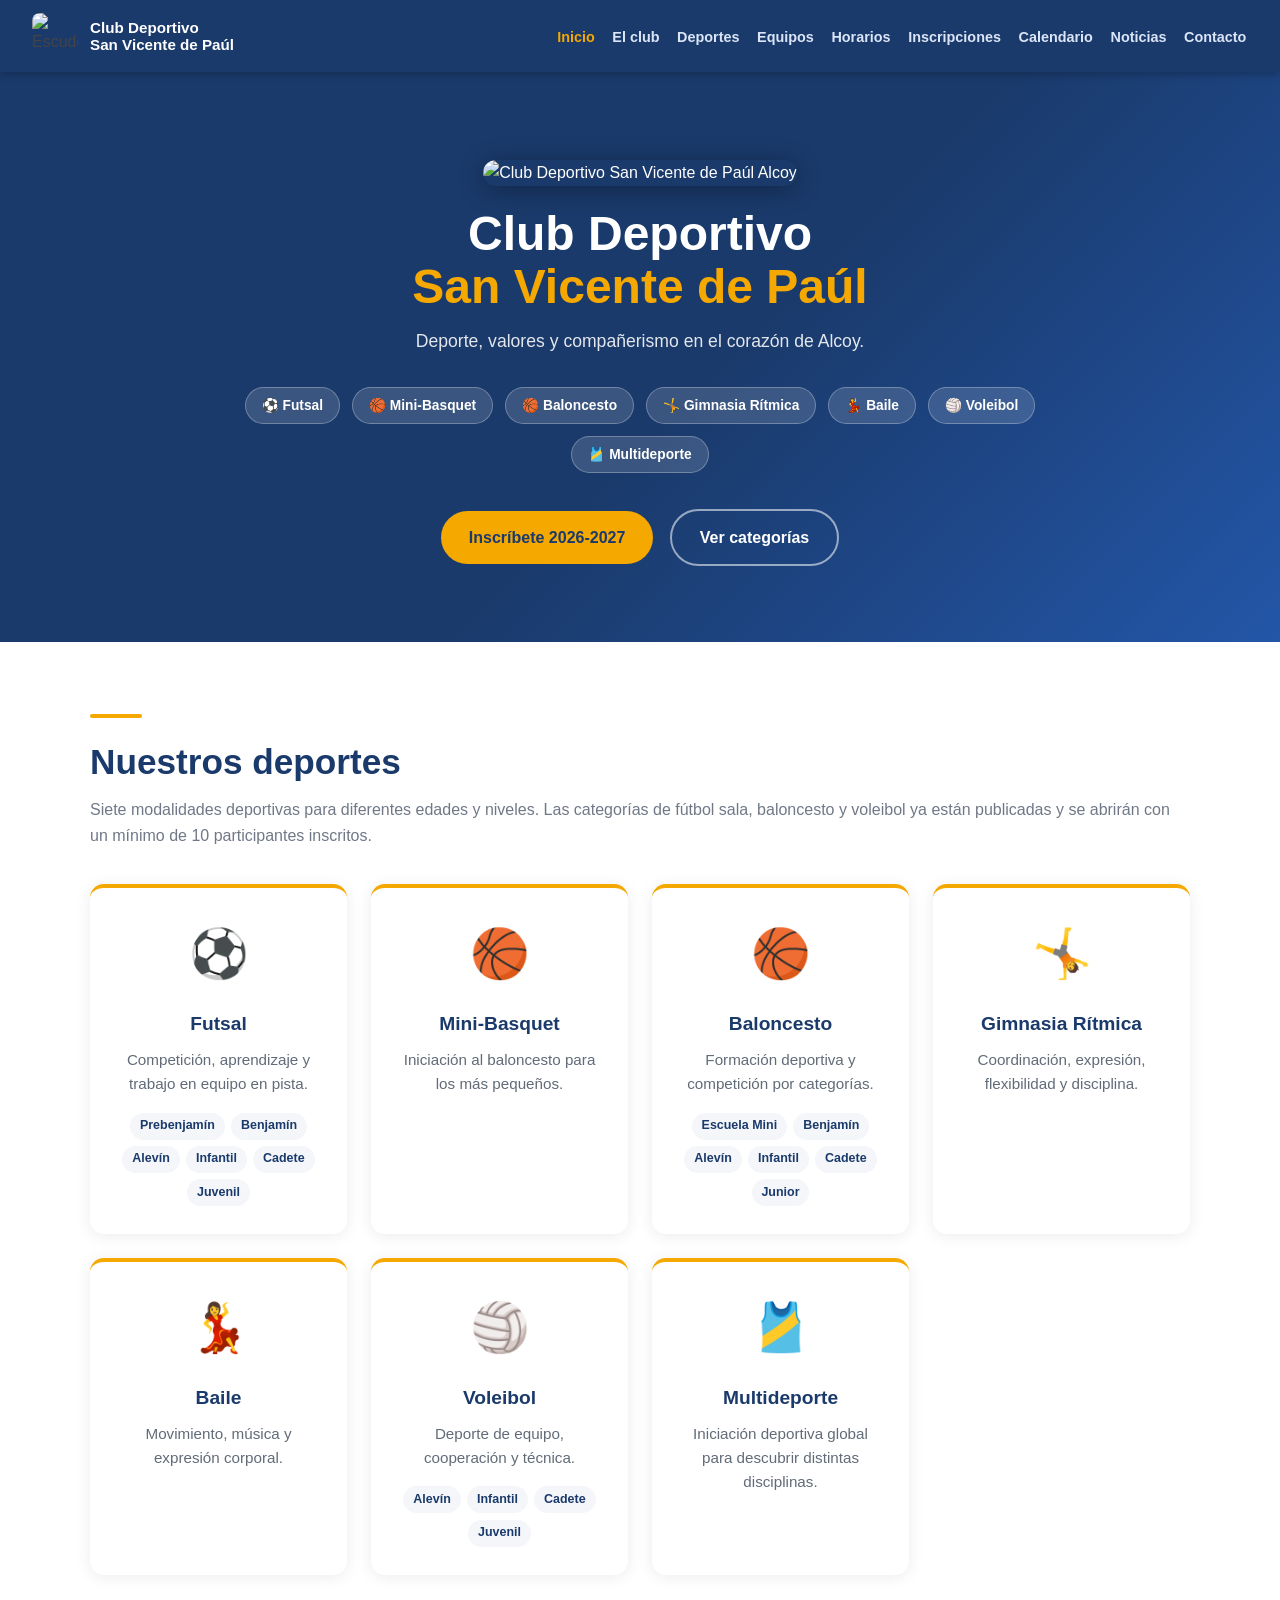
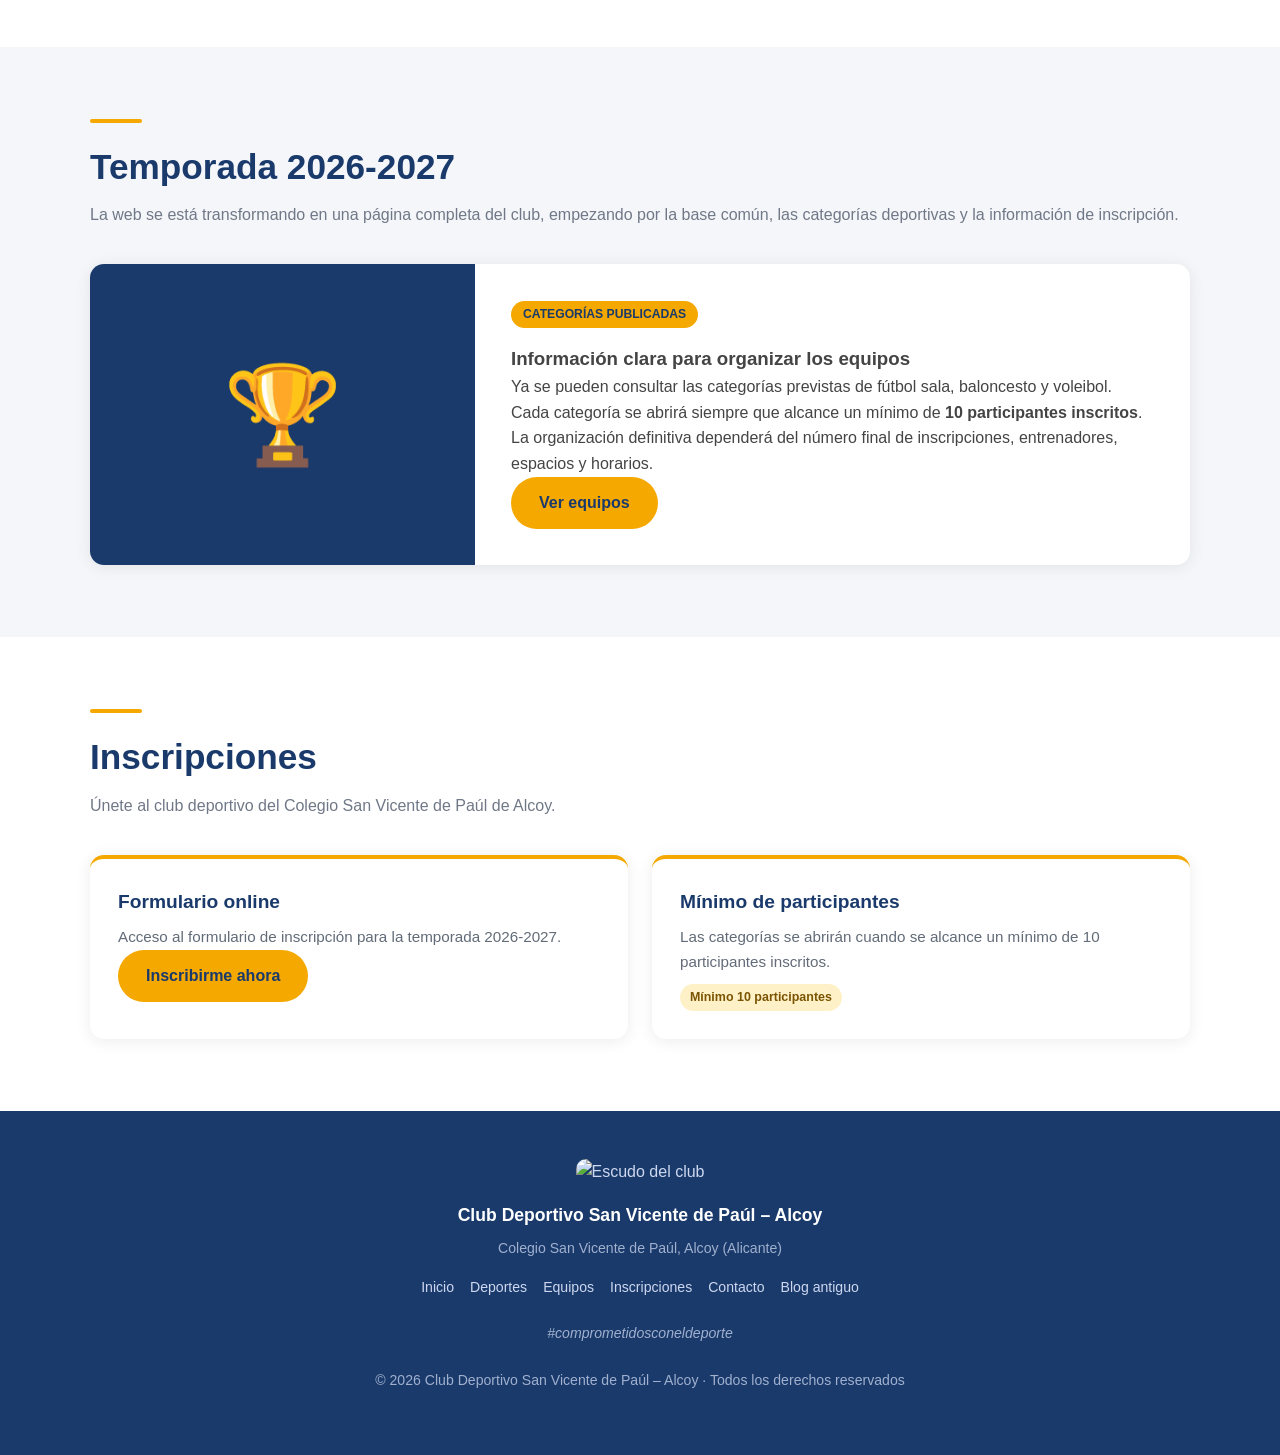
==== commit bd98899f: "Destacar categorias en portada" ====
--- a/index.html
+++ b/index.html
@@ -40,11 +40,11 @@
         <span class="badge">🏀 Baloncesto</span>
         <span class="badge">🤸 Gimnasia Rítmica</span>
         <span class="badge">💃 Baile</span>
-        <span class="badge">🏐 Volleyball</span>
+        <span class="badge">🏐 Voleibol</span>
         <span class="badge">🎽 Multideporte</span>
       </div>
       <a href="inscripciones.html" class="btn btn-dorado">Inscríbete 2026-2027</a>
-      <a href="deportes.html" class="btn btn-outline">Ver deportes</a>
+      <a href="equipos.html" class="btn btn-outline">Ver categorías</a>
     </div>
   </header>
 
@@ -53,14 +53,14 @@
       <div class="section-inner">
         <div class="accent-line"></div>
         <h2 class="section-title">Nuestros deportes</h2>
-        <p class="section-sub">Siete modalidades deportivas para diferentes edades y niveles. La información detallada se irá completando página a página.</p>
+        <p class="section-sub">Siete modalidades deportivas para diferentes edades y niveles. Las categorías de fútbol sala, baloncesto y voleibol ya están publicadas y se abrirán con un mínimo de 10 participantes inscritos.</p>
         <div class="cards">
-          <article class="card"><span class="card-icon">⚽</span><h3>Futsal</h3><p>Competición, aprendizaje y trabajo en equipo en pista.</p></article>
+          <article class="card"><span class="card-icon">⚽</span><h3>Futsal</h3><p>Competición, aprendizaje y trabajo en equipo en pista.</p><div class="card-cats"><span class="cat-tag">Prebenjamín</span><span class="cat-tag">Benjamín</span><span class="cat-tag">Alevín</span><span class="cat-tag">Infantil</span><span class="cat-tag">Cadete</span><span class="cat-tag">Juvenil</span></div></article>
           <article class="card"><span class="card-icon">🏀</span><h3>Mini-Basquet</h3><p>Iniciación al baloncesto para los más pequeños.</p></article>
-          <article class="card"><span class="card-icon">🏀</span><h3>Baloncesto</h3><p>Formación deportiva y competición por categorías.</p></article>
+          <article class="card"><span class="card-icon">🏀</span><h3>Baloncesto</h3><p>Formación deportiva y competición por categorías.</p><div class="card-cats"><span class="cat-tag">Escuela Mini</span><span class="cat-tag">Benjamín</span><span class="cat-tag">Alevín</span><span class="cat-tag">Infantil</span><span class="cat-tag">Cadete</span><span class="cat-tag">Junior</span></div></article>
           <article class="card"><span class="card-icon">🤸</span><h3>Gimnasia Rítmica</h3><p>Coordinación, expresión, flexibilidad y disciplina.</p></article>
           <article class="card"><span class="card-icon">💃</span><h3>Baile</h3><p>Movimiento, música y expresión corporal.</p></article>
-          <article class="card"><span class="card-icon">🏐</span><h3>Volleyball</h3><p>Deporte de equipo, cooperación y técnica.</p></article>
+          <article class="card"><span class="card-icon">🏐</span><h3>Voleibol</h3><p>Deporte de equipo, cooperación y técnica.</p><div class="card-cats"><span class="cat-tag">Alevín</span><span class="cat-tag">Infantil</span><span class="cat-tag">Cadete</span><span class="cat-tag">Juvenil</span></div></article>
           <article class="card"><span class="card-icon">🎽</span><h3>Multideporte</h3><p>Iniciación deportiva global para descubrir distintas disciplinas.</p></article>
         </div>
       </div>
@@ -70,15 +70,15 @@
       <div class="section-inner">
         <div class="accent-line"></div>
         <h2 class="section-title">Temporada 2026-2027</h2>
-        <p class="section-sub">La web se está transformando en una página completa del club, empezando por la base común y la página de contacto.</p>
+        <p class="section-sub">La web se está transformando en una página completa del club, empezando por la base común, las categorías deportivas y la información de inscripción.</p>
         <div class="feature-box">
           <div class="feature-emoji" aria-hidden="true">🏆</div>
           <div class="feature-content">
-            <span class="tag">NUEVA WEB</span>
-            <h3>Información clara, ordenada y fácil de actualizar</h3>
-            <p>Esta portada será el punto de entrada a las secciones principales: club, deportes, equipos, horarios, inscripciones, calendario, noticias, galería, archivo histórico y contacto.</p>
-            <p>Siguiendo el plan de acción, los datos sensibles o no confirmados se marcarán como pendientes antes de publicarse como definitivos.</p>
-            <a href="contacto.html" class="btn btn-dorado">Ver contacto</a>
+            <span class="tag">CATEGORÍAS PUBLICADAS</span>
+            <h3>Información clara para organizar los equipos</h3>
+            <p>Ya se pueden consultar las categorías previstas de fútbol sala, baloncesto y voleibol.</p>
+            <p>Cada categoría se abrirá siempre que alcance un mínimo de <strong>10 participantes inscritos</strong>. La organización definitiva dependerá del número final de inscripciones, entrenadores, espacios y horarios.</p>
+            <a href="equipos.html" class="btn btn-dorado">Ver equipos</a>
           </div>
         </div>
       </div>
@@ -96,9 +96,9 @@
             <p><a class="btn btn-dorado" href="https://docs.google.com/forms/d/e/1FAIpQLSecC0ZfGIxyFE8HgtUdfPa5Tq-2XwAiT-JbqV_VH2JKaPxd8g/viewform?usp=mail_form_link" target="_blank" rel="noopener">Inscribirme ahora</a></p>
           </article>
           <article class="info-card">
-            <h3>Próximo paso</h3>
-            <p>Completar la información oficial de contacto para que las familias sepan dónde escribir, llamar o acudir.</p>
-            <span class="pending-tag">Pendiente de confirmar datos oficiales</span>
+            <h3>Mínimo de participantes</h3>
+            <p>Las categorías se abrirán cuando se alcance un mínimo de 10 participantes inscritos.</p>
+            <span class="pending-tag">Mínimo 10 participantes</span>
           </article>
         </div>
       </div>
@@ -112,6 +112,7 @@
     <div class="footer-links">
       <a href="index.html">Inicio</a>
       <a href="deportes.html">Deportes</a>
+      <a href="equipos.html">Equipos</a>
       <a href="inscripciones.html">Inscripciones</a>
       <a href="contacto.html">Contacto</a>
       <a href="https://clubdeportivosanvicentedepaulalcoy.blogspot.com/" target="_blank" rel="noopener">Blog antiguo</a>
@@ -120,4 +121,4 @@
     <p class="footer-copy">© 2026 Club Deportivo San Vicente de Paúl – Alcoy · Todos los derechos reservados</p>
   </footer>
 </body>
-</html>
+</html>
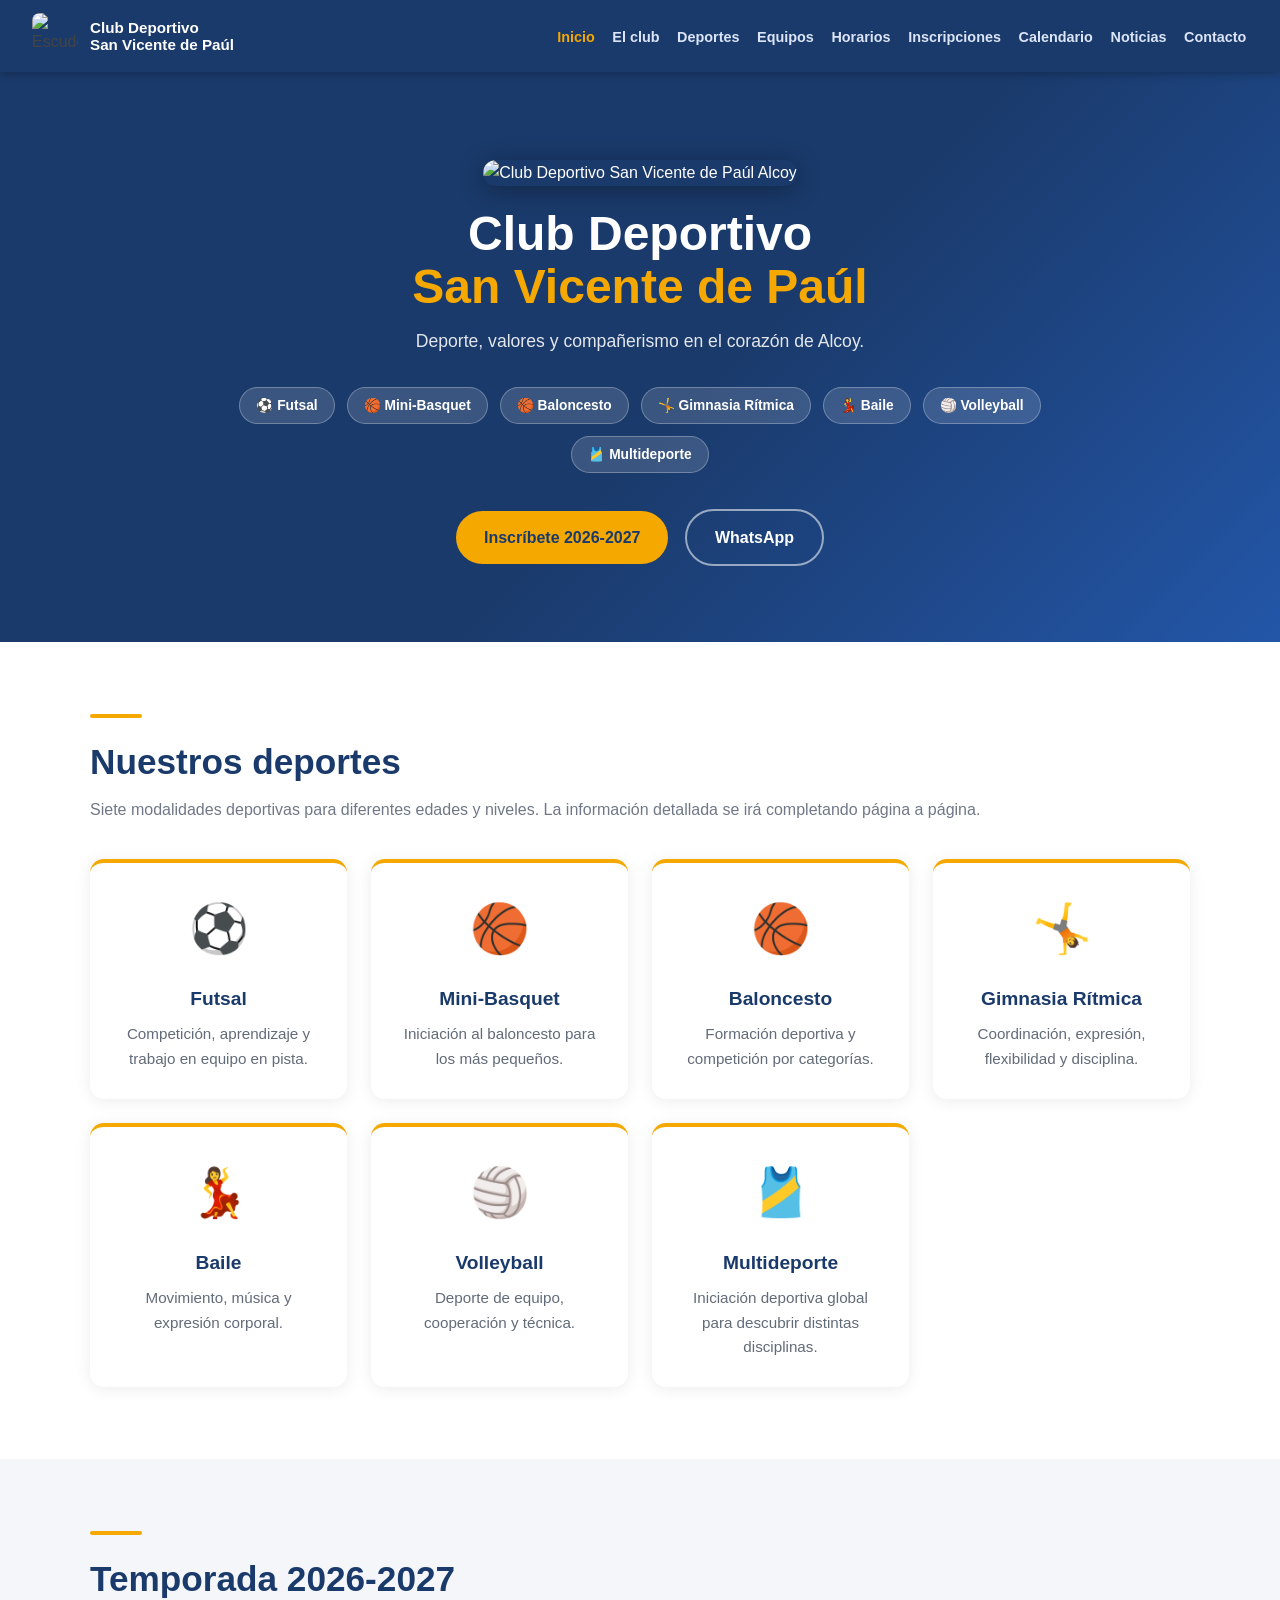
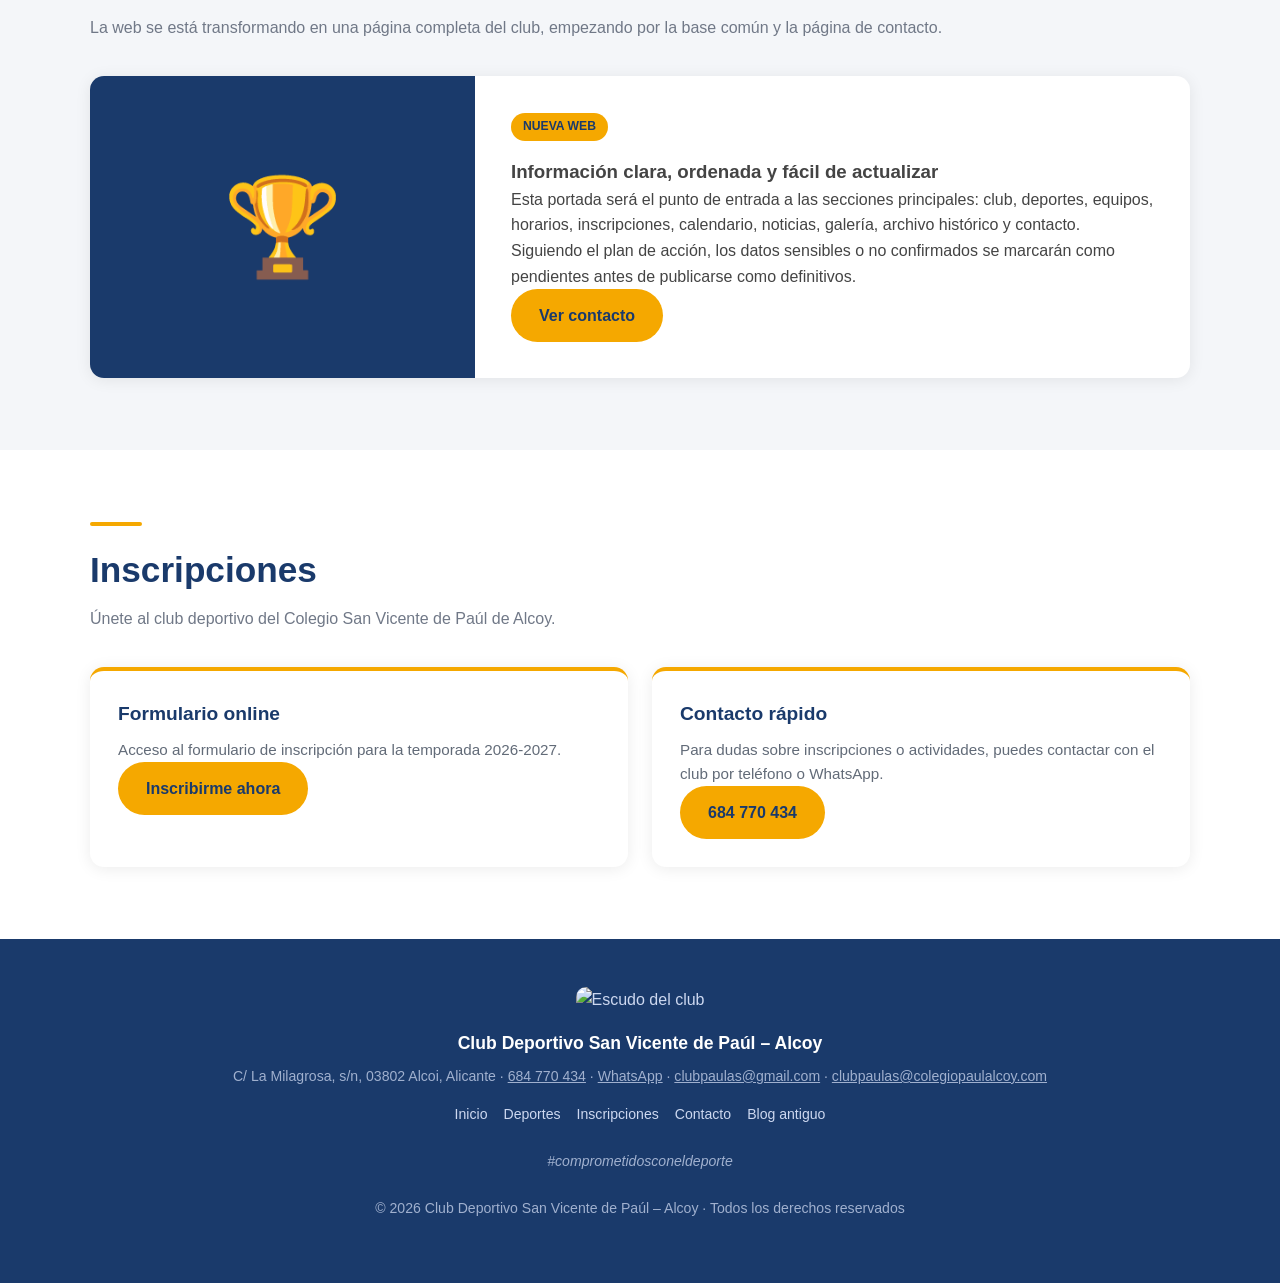
==== commit c43685df: "Añadir teléfono y WhatsApp en portada" ====
--- a/index.html
+++ b/index.html
@@ -40,11 +40,11 @@
         <span class="badge">🏀 Baloncesto</span>
         <span class="badge">🤸 Gimnasia Rítmica</span>
         <span class="badge">💃 Baile</span>
-        <span class="badge">🏐 Voleibol</span>
+        <span class="badge">🏐 Volleyball</span>
         <span class="badge">🎽 Multideporte</span>
       </div>
       <a href="inscripciones.html" class="btn btn-dorado">Inscríbete 2026-2027</a>
-      <a href="equipos.html" class="btn btn-outline">Ver categorías</a>
+      <a href="https://wa.me/34684770434" class="btn btn-outline" target="_blank" rel="noopener">WhatsApp</a>
     </div>
   </header>
 
@@ -53,14 +53,14 @@
       <div class="section-inner">
         <div class="accent-line"></div>
         <h2 class="section-title">Nuestros deportes</h2>
-        <p class="section-sub">Siete modalidades deportivas para diferentes edades y niveles. Las categorías de fútbol sala, baloncesto y voleibol ya están publicadas y se abrirán con un mínimo de 10 participantes inscritos.</p>
+        <p class="section-sub">Siete modalidades deportivas para diferentes edades y niveles. La información detallada se irá completando página a página.</p>
         <div class="cards">
-          <article class="card"><span class="card-icon">⚽</span><h3>Futsal</h3><p>Competición, aprendizaje y trabajo en equipo en pista.</p><div class="card-cats"><span class="cat-tag">Prebenjamín</span><span class="cat-tag">Benjamín</span><span class="cat-tag">Alevín</span><span class="cat-tag">Infantil</span><span class="cat-tag">Cadete</span><span class="cat-tag">Juvenil</span></div></article>
+          <article class="card"><span class="card-icon">⚽</span><h3>Futsal</h3><p>Competición, aprendizaje y trabajo en equipo en pista.</p></article>
           <article class="card"><span class="card-icon">🏀</span><h3>Mini-Basquet</h3><p>Iniciación al baloncesto para los más pequeños.</p></article>
-          <article class="card"><span class="card-icon">🏀</span><h3>Baloncesto</h3><p>Formación deportiva y competición por categorías.</p><div class="card-cats"><span class="cat-tag">Escuela Mini</span><span class="cat-tag">Benjamín</span><span class="cat-tag">Alevín</span><span class="cat-tag">Infantil</span><span class="cat-tag">Cadete</span><span class="cat-tag">Junior</span></div></article>
+          <article class="card"><span class="card-icon">🏀</span><h3>Baloncesto</h3><p>Formación deportiva y competición por categorías.</p></article>
           <article class="card"><span class="card-icon">🤸</span><h3>Gimnasia Rítmica</h3><p>Coordinación, expresión, flexibilidad y disciplina.</p></article>
           <article class="card"><span class="card-icon">💃</span><h3>Baile</h3><p>Movimiento, música y expresión corporal.</p></article>
-          <article class="card"><span class="card-icon">🏐</span><h3>Voleibol</h3><p>Deporte de equipo, cooperación y técnica.</p><div class="card-cats"><span class="cat-tag">Alevín</span><span class="cat-tag">Infantil</span><span class="cat-tag">Cadete</span><span class="cat-tag">Juvenil</span></div></article>
+          <article class="card"><span class="card-icon">🏐</span><h3>Volleyball</h3><p>Deporte de equipo, cooperación y técnica.</p></article>
           <article class="card"><span class="card-icon">🎽</span><h3>Multideporte</h3><p>Iniciación deportiva global para descubrir distintas disciplinas.</p></article>
         </div>
       </div>
@@ -70,15 +70,15 @@
       <div class="section-inner">
         <div class="accent-line"></div>
         <h2 class="section-title">Temporada 2026-2027</h2>
-        <p class="section-sub">La web se está transformando en una página completa del club, empezando por la base común, las categorías deportivas y la información de inscripción.</p>
+        <p class="section-sub">La web se está transformando en una página completa del club, empezando por la base común y la página de contacto.</p>
         <div class="feature-box">
           <div class="feature-emoji" aria-hidden="true">🏆</div>
           <div class="feature-content">
-            <span class="tag">CATEGORÍAS PUBLICADAS</span>
-            <h3>Información clara para organizar los equipos</h3>
-            <p>Ya se pueden consultar las categorías previstas de fútbol sala, baloncesto y voleibol.</p>
-            <p>Cada categoría se abrirá siempre que alcance un mínimo de <strong>10 participantes inscritos</strong>. La organización definitiva dependerá del número final de inscripciones, entrenadores, espacios y horarios.</p>
-            <a href="equipos.html" class="btn btn-dorado">Ver equipos</a>
+            <span class="tag">NUEVA WEB</span>
+            <h3>Información clara, ordenada y fácil de actualizar</h3>
+            <p>Esta portada será el punto de entrada a las secciones principales: club, deportes, equipos, horarios, inscripciones, calendario, noticias, galería, archivo histórico y contacto.</p>
+            <p>Siguiendo el plan de acción, los datos sensibles o no confirmados se marcarán como pendientes antes de publicarse como definitivos.</p>
+            <a href="contacto.html" class="btn btn-dorado">Ver contacto</a>
           </div>
         </div>
       </div>
@@ -96,9 +96,9 @@
             <p><a class="btn btn-dorado" href="https://docs.google.com/forms/d/e/1FAIpQLSecC0ZfGIxyFE8HgtUdfPa5Tq-2XwAiT-JbqV_VH2JKaPxd8g/viewform?usp=mail_form_link" target="_blank" rel="noopener">Inscribirme ahora</a></p>
           </article>
           <article class="info-card">
-            <h3>Mínimo de participantes</h3>
-            <p>Las categorías se abrirán cuando se alcance un mínimo de 10 participantes inscritos.</p>
-            <span class="pending-tag">Mínimo 10 participantes</span>
+            <h3>Contacto rápido</h3>
+            <p>Para dudas sobre inscripciones o actividades, puedes contactar con el club por teléfono o WhatsApp.</p>
+            <p><a class="btn btn-dorado" href="tel:+34684770434">684 770 434</a></p>
           </article>
         </div>
       </div>
@@ -108,11 +108,10 @@
   <footer class="site-footer">
     <img class="logo-footer" src="https://blogger.googleusercontent.com/img/b/R29vZ2xl/AVvXsEj-4d8uNkIs1Wj4j1WghwBsQ1xcHNbPyXSXwQ6Z3iElseVl-nSozko84CrBLdoTrRFmLFkheWuCcyCxSDGjiWx7VqhGFlvvylBKJTwbXsN9CgJcpcnn5kh7I8cECthTjgDEp3P01Lf0bg/s1600/club+svp+alcoy.png" alt="Escudo del club" />
     <h4>Club Deportivo San Vicente de Paúl – Alcoy</h4>
-    <p>Colegio San Vicente de Paúl, Alcoy (Alicante)</p>
+    <p>C/ La Milagrosa, s/n, 03802 Alcoi, Alicante · <a href="tel:+34684770434">684 770 434</a> · <a href="https://wa.me/34684770434" target="_blank" rel="noopener">WhatsApp</a> · <a href="mailto:clubpaulas@gmail.com">clubpaulas@gmail.com</a> · <a href="mailto:clubpaulas@colegiopaulalcoy.com">clubpaulas@colegiopaulalcoy.com</a></p>
     <div class="footer-links">
       <a href="index.html">Inicio</a>
       <a href="deportes.html">Deportes</a>
-      <a href="equipos.html">Equipos</a>
       <a href="inscripciones.html">Inscripciones</a>
       <a href="contacto.html">Contacto</a>
       <a href="https://clubdeportivosanvicentedepaulalcoy.blogspot.com/" target="_blank" rel="noopener">Blog antiguo</a>
@@ -121,4 +120,4 @@
     <p class="footer-copy">© 2026 Club Deportivo San Vicente de Paúl – Alcoy · Todos los derechos reservados</p>
   </footer>
 </body>
-</html>+</html>
--- a/assets/css/styles.css
+++ b/assets/css/styles.css
@@ -319,4 +319,77 @@
   .feature-box { grid-template-columns: 1fr; }
   .feature-emoji { min-height: 150px; font-size: 4rem; }
   .btn-outline { margin: .8rem 0 0; }
-}
+  .schedule-list li { flex-direction: column; gap: .15rem; }
+  .schedule-list span { text-align: left; }
+  .price-list li { flex-direction: column; gap: .15rem; }
+  .price-list span { text-align: left; }
+  .schedule-table-wrap { overflow: visible; border: 0; box-shadow: none; background: transparent; }
+  .schedule-table,
+  .schedule-table tbody,
+  .schedule-table tr,
+  .schedule-table td { display: block; width: 100%; }
+  .schedule-table thead { position: absolute; width: 1px; height: 1px; overflow: hidden; clip: rect(0 0 0 0); }
+  .schedule-table tr { margin-bottom: 1rem; padding: .65rem 1rem; background: var(--blanco) !important; border: 1px solid var(--borde); border-top: 4px solid var(--dorado); border-radius: var(--radio); box-shadow: var(--sombra); }
+  .schedule-table td { display: grid; grid-template-columns: 105px 1fr; gap: .75rem; padding: .45rem 0; border-bottom: 1px solid #e8ecf0; }
+  .schedule-table td:last-child { border-bottom: 0; }
+  .schedule-table td::before { content: attr(data-label); color: var(--azul); font-weight: 800; }
+}
+
+
+/* Horarios */
+.schedule-box {
+  margin-top: 1.5rem;
+  padding: 1.25rem 1.4rem;
+  background: var(--blanco);
+  border: 1px solid var(--borde);
+  border-left: 4px solid var(--dorado);
+  border-radius: var(--radio);
+  box-shadow: var(--sombra);
+}
+.schedule-box h3 { color: var(--azul); font-size: 1.05rem; margin-bottom: .7rem; }
+.schedule-list { list-style: none; display: grid; gap: .55rem; }
+.schedule-list li { display: flex; justify-content: space-between; gap: 1rem; padding-top: .55rem; border-top: 1px solid #e8ecf0; }
+.schedule-list li:first-child { padding-top: 0; border-top: 0; }
+.schedule-list strong { color: var(--azul); }
+.schedule-list span { color: #626b78; text-align: right; }
+
+.schedule-table-wrap {
+  overflow-x: auto;
+  background: var(--blanco);
+  border: 1px solid var(--borde);
+  border-radius: var(--radio);
+  box-shadow: var(--sombra);
+}
+.schedule-table { width: 100%; border-collapse: collapse; }
+.schedule-table th,
+.schedule-table td { padding: 1rem 1.15rem; text-align: left; border-bottom: 1px solid #e8ecf0; }
+.schedule-table th { background: var(--azul); color: var(--blanco); font-size: .9rem; }
+.schedule-table tbody tr:last-child td { border-bottom: 0; }
+.schedule-table tbody tr:nth-child(even) { background: var(--gris-claro); }
+.schedule-table td:first-child { color: var(--azul); font-weight: 800; }
+.schedule-table td strong { color: var(--azul); white-space: nowrap; }
+
+.schedule-note {
+  display: flex;
+  gap: .5rem 1rem;
+  flex-wrap: wrap;
+  margin-top: 1.5rem;
+  padding: 1.1rem 1.25rem;
+  background: #fff6d8;
+  border-radius: var(--radio);
+  color: #654900;
+}
+.schedule-note a { color: var(--azul); font-weight: 800; }
+
+
+/* Precios */
+.price-box { margin-top: 1rem; padding: 1.25rem 1.4rem; background: #fff6d8; border: 1px solid #f1d681; border-left: 4px solid var(--dorado); border-radius: var(--radio); }
+.price-box h3 { color: var(--azul); font-size: 1.05rem; margin-bottom: .7rem; }
+.price-list { list-style: none; display: grid; gap: .55rem; }
+.price-list li { display: flex; justify-content: space-between; gap: 1rem; padding-top: .55rem; border-top: 1px solid #efdca1; }
+.price-list li:first-child { padding-top: 0; border-top: 0; }
+.price-list strong { color: var(--azul); }
+.price-list span { color: #654900; font-weight: 750; text-align: right; }
+.price-table td:last-child strong { display: block; font-size: 1.05rem; color: var(--azul); }
+.price-table td small { display: block; margin-top: .1rem; color: #626b78; line-height: 1.35; }
+.payment-grid .info-card { border-top-color: var(--dorado); }
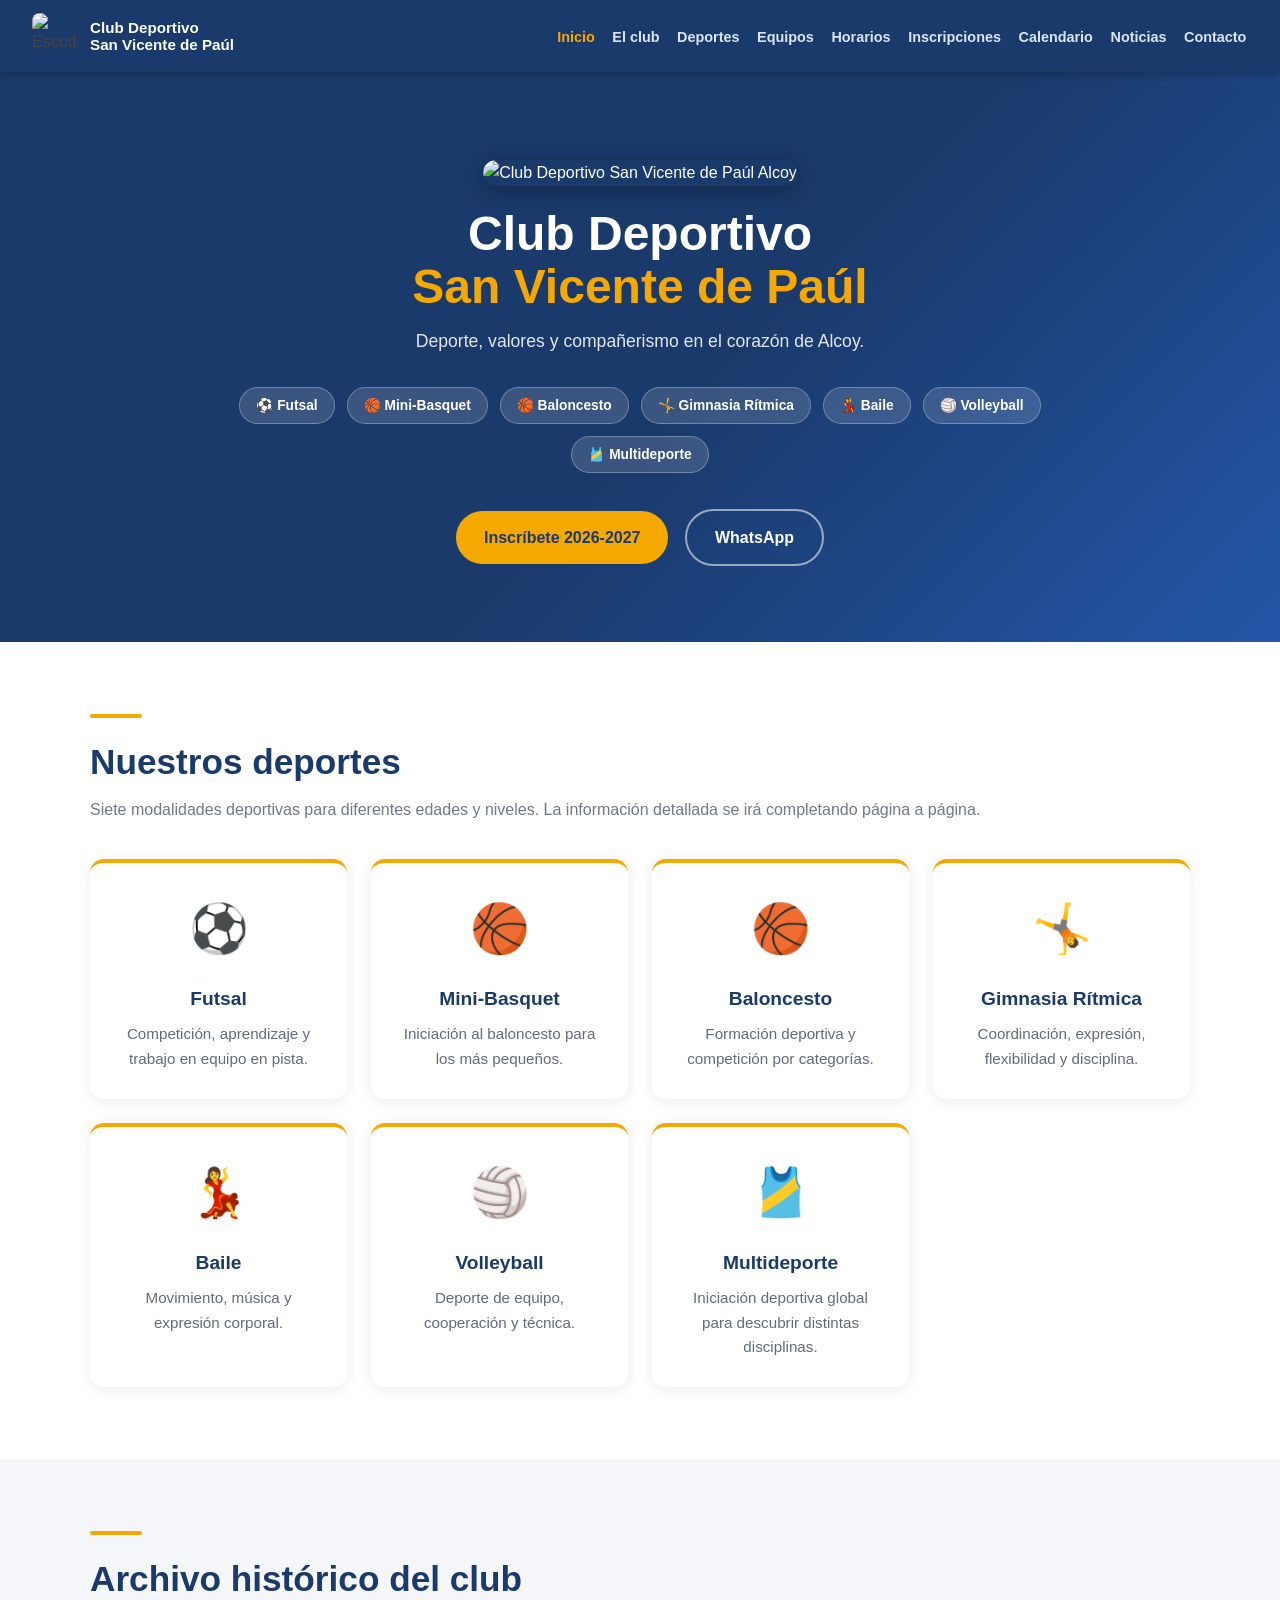
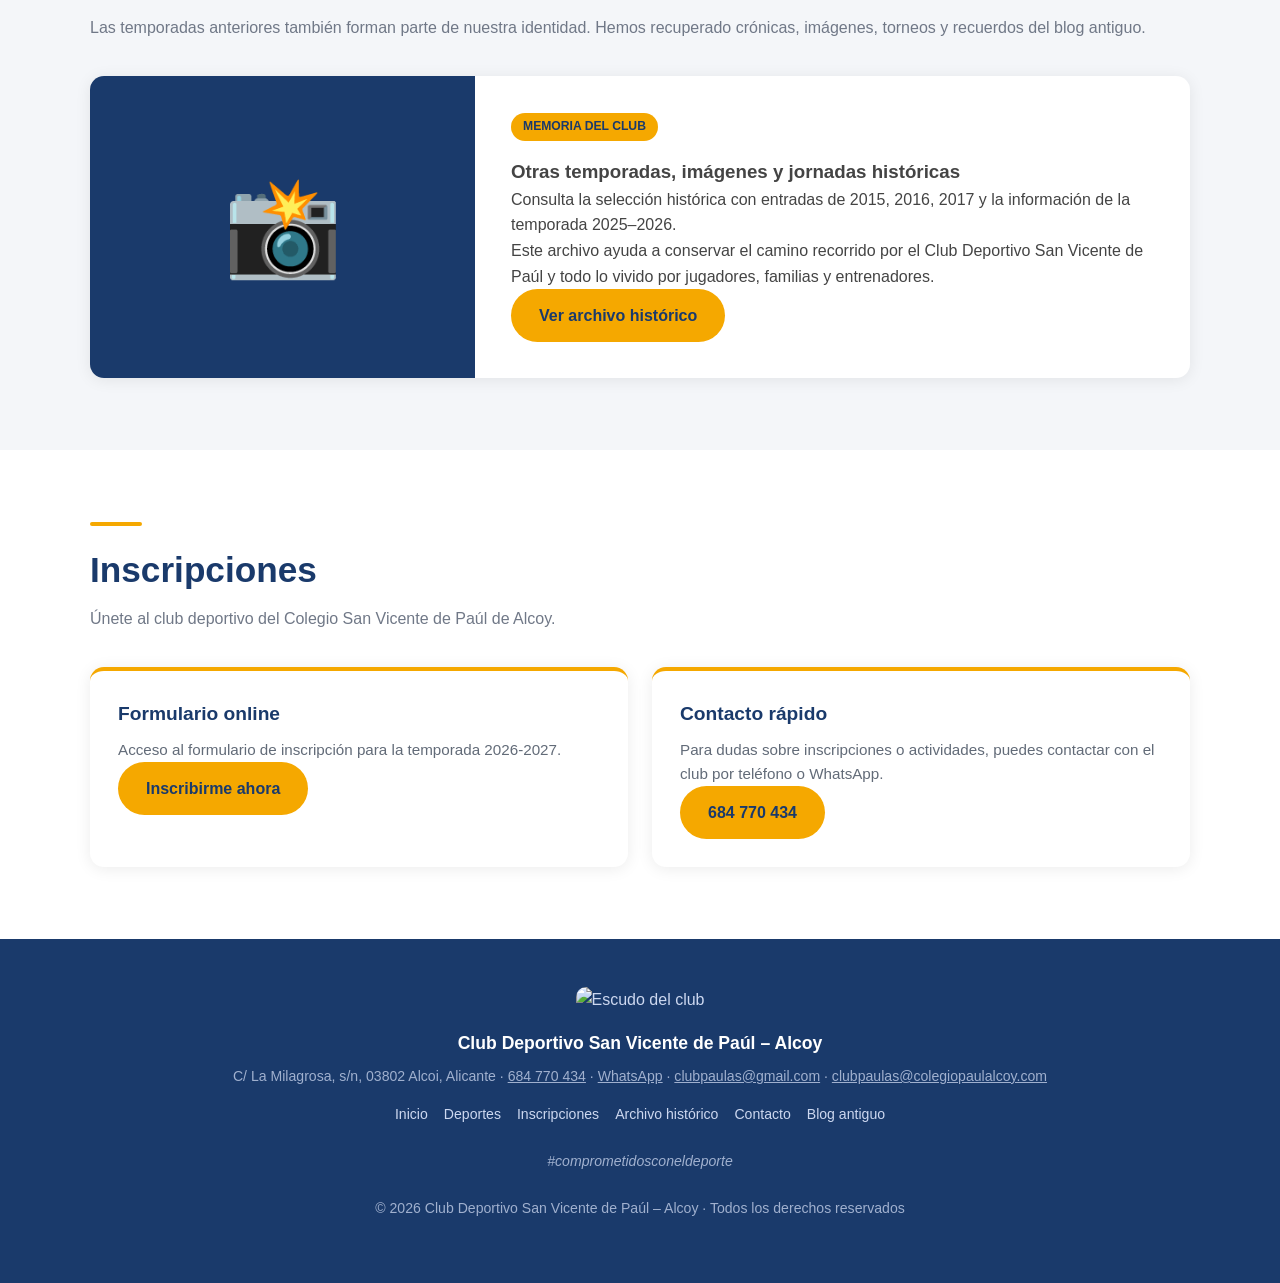
==== commit 7b210284: "Añadir acceso al archivo historico en portada" ====
--- a/index.html
+++ b/index.html
@@ -69,16 +69,16 @@
     <section class="bg-gris">
       <div class="section-inner">
         <div class="accent-line"></div>
-        <h2 class="section-title">Temporada 2026-2027</h2>
-        <p class="section-sub">La web se está transformando en una página completa del club, empezando por la base común y la página de contacto.</p>
+        <h2 class="section-title">Archivo histórico del club</h2>
+        <p class="section-sub">Las temporadas anteriores también forman parte de nuestra identidad. Hemos recuperado crónicas, imágenes, torneos y recuerdos del blog antiguo.</p>
         <div class="feature-box">
-          <div class="feature-emoji" aria-hidden="true">🏆</div>
+          <div class="feature-emoji" aria-hidden="true">📸</div>
           <div class="feature-content">
-            <span class="tag">NUEVA WEB</span>
-            <h3>Información clara, ordenada y fácil de actualizar</h3>
-            <p>Esta portada será el punto de entrada a las secciones principales: club, deportes, equipos, horarios, inscripciones, calendario, noticias, galería, archivo histórico y contacto.</p>
-            <p>Siguiendo el plan de acción, los datos sensibles o no confirmados se marcarán como pendientes antes de publicarse como definitivos.</p>
-            <a href="contacto.html" class="btn btn-dorado">Ver contacto</a>
+            <span class="tag">MEMORIA DEL CLUB</span>
+            <h3>Otras temporadas, imágenes y jornadas históricas</h3>
+            <p>Consulta la selección histórica con entradas de 2015, 2016, 2017 y la información de la temporada 2025–2026.</p>
+            <p>Este archivo ayuda a conservar el camino recorrido por el Club Deportivo San Vicente de Paúl y todo lo vivido por jugadores, familias y entrenadores.</p>
+            <a href="noticias.html" class="btn btn-dorado">Ver archivo histórico</a>
           </div>
         </div>
       </div>
@@ -113,6 +113,7 @@
       <a href="index.html">Inicio</a>
       <a href="deportes.html">Deportes</a>
       <a href="inscripciones.html">Inscripciones</a>
+      <a href="noticias.html">Archivo histórico</a>
       <a href="contacto.html">Contacto</a>
       <a href="https://clubdeportivosanvicentedepaulalcoy.blogspot.com/" target="_blank" rel="noopener">Blog antiguo</a>
     </div>
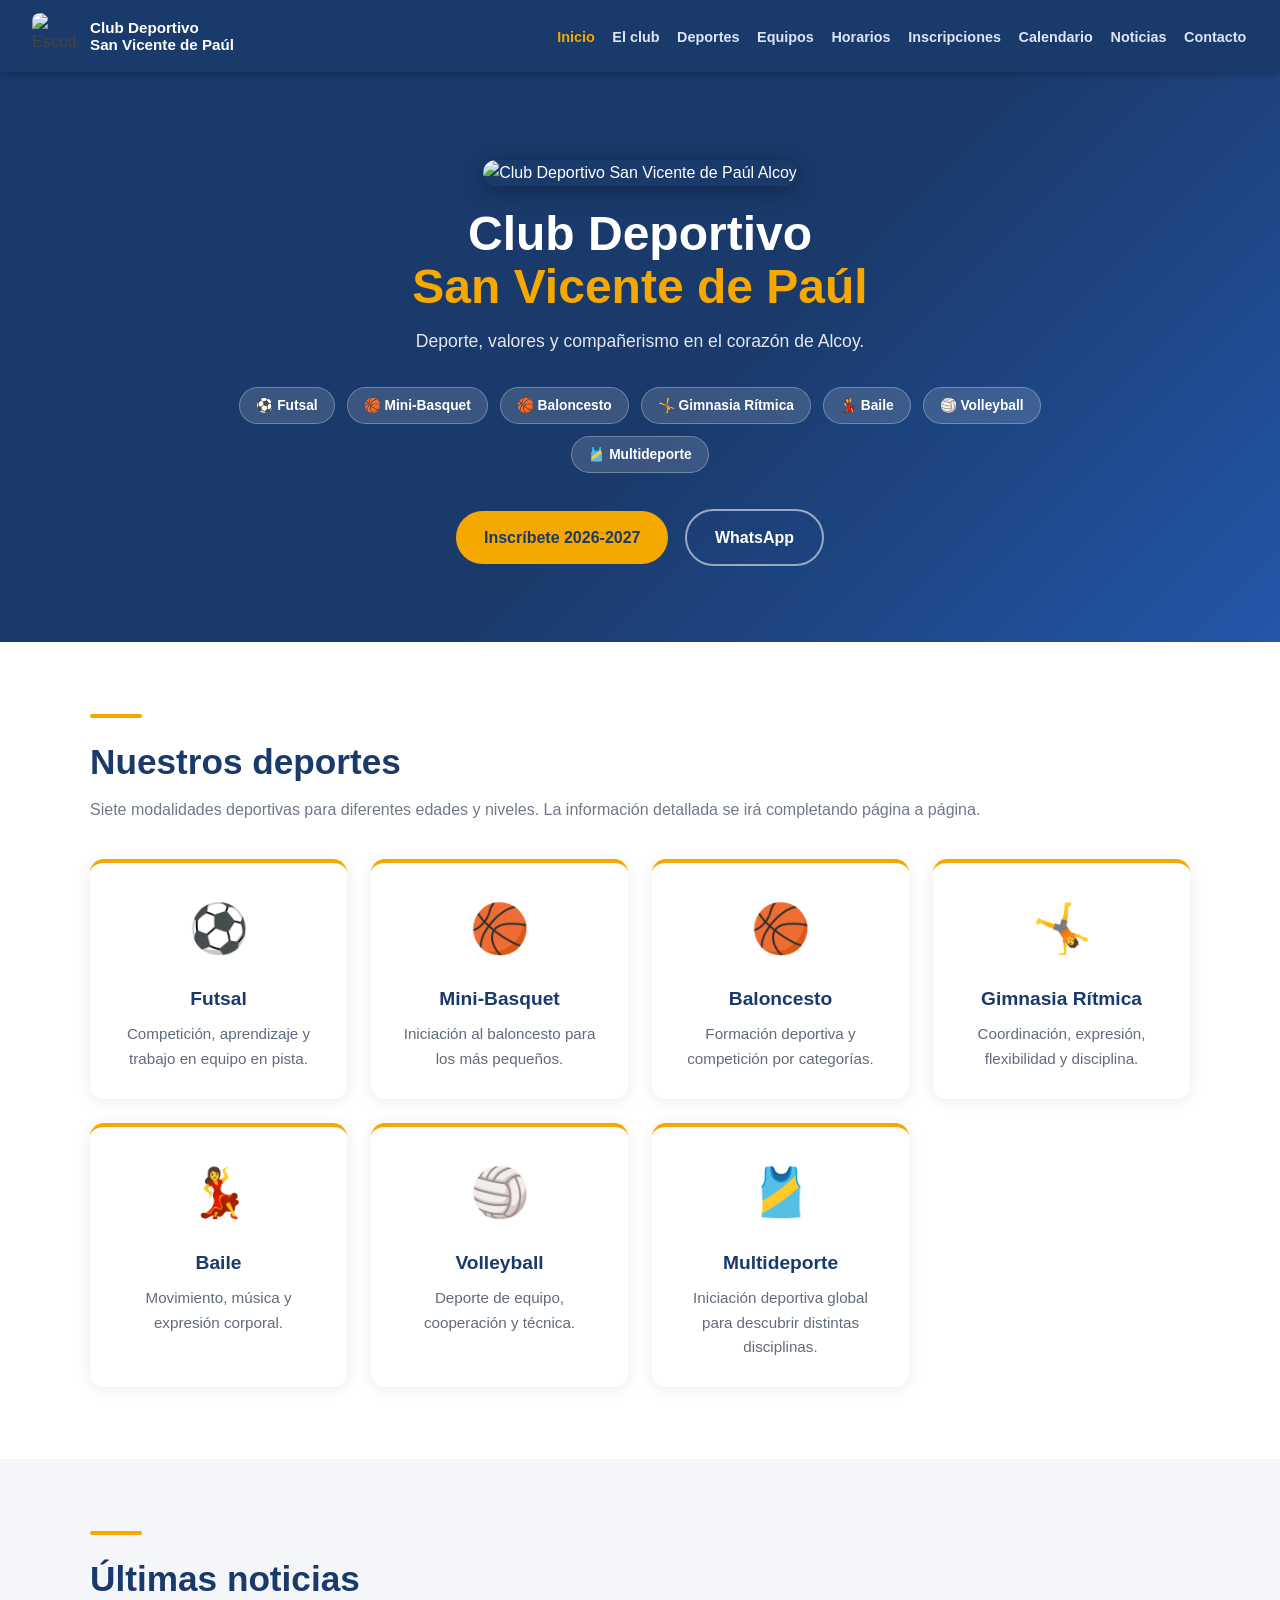
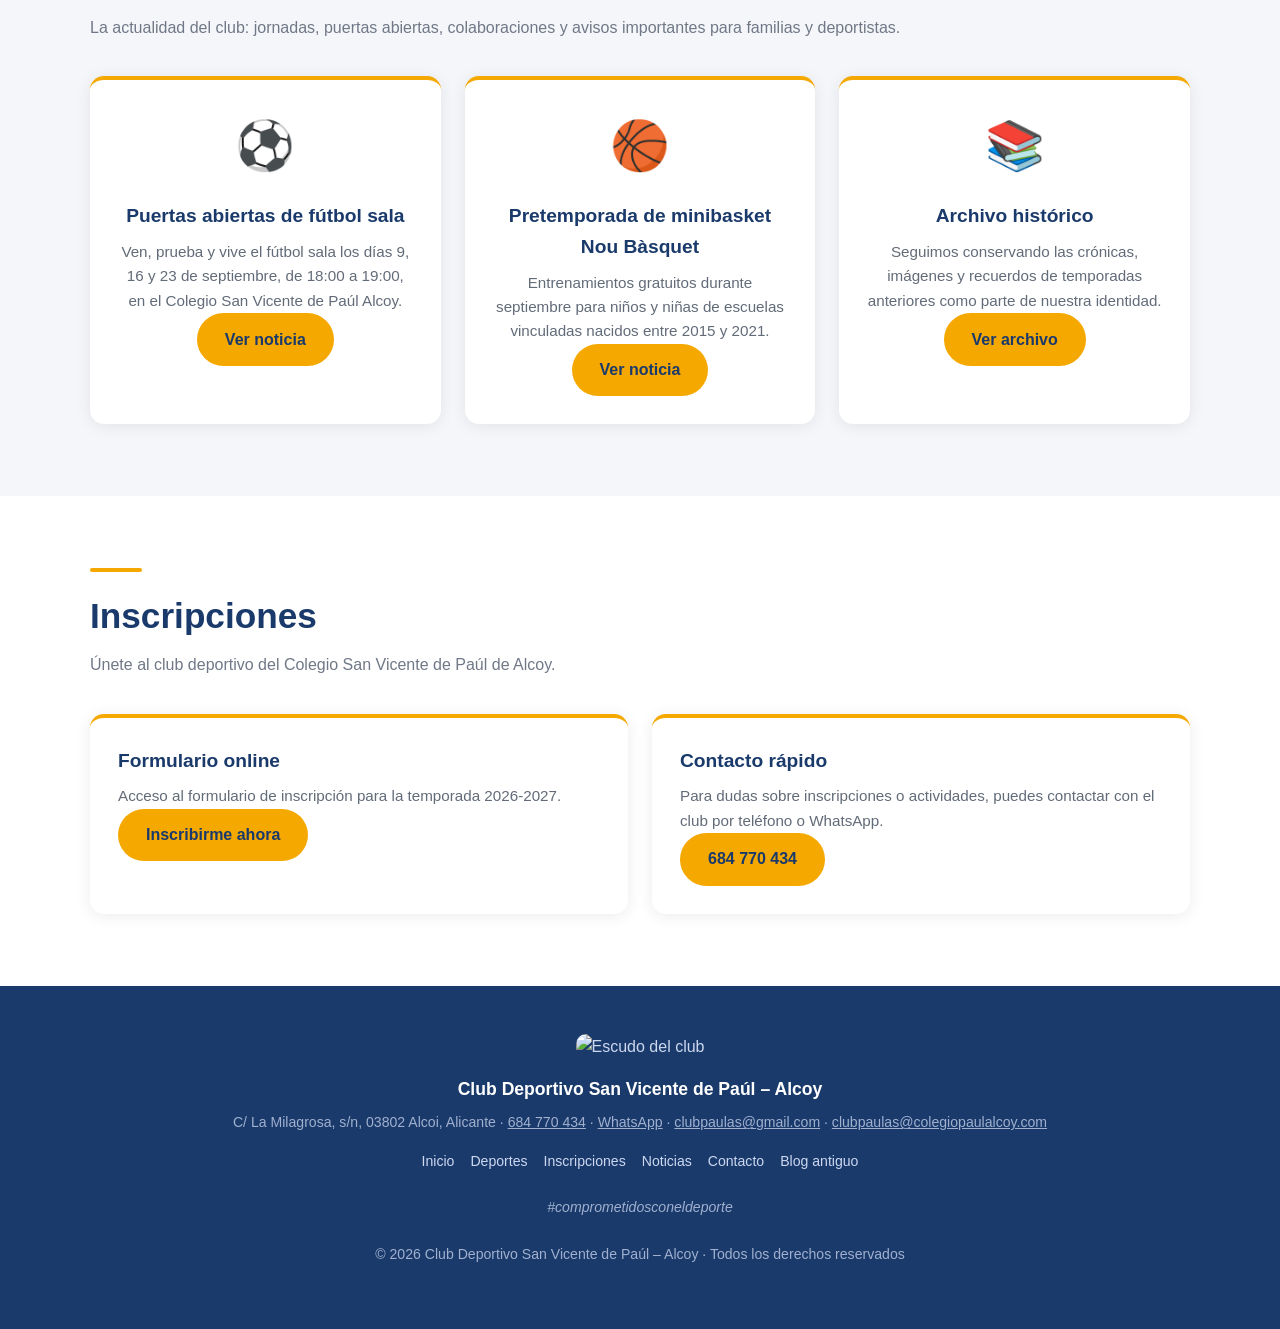
==== commit d4f136d3: "Mostrar ultimas noticias en inicio" ====
--- a/index.html
+++ b/index.html
@@ -69,17 +69,27 @@
     <section class="bg-gris">
       <div class="section-inner">
         <div class="accent-line"></div>
-        <h2 class="section-title">Archivo histórico del club</h2>
-        <p class="section-sub">Las temporadas anteriores también forman parte de nuestra identidad. Hemos recuperado crónicas, imágenes, torneos y recuerdos del blog antiguo.</p>
-        <div class="feature-box">
-          <div class="feature-emoji" aria-hidden="true">📸</div>
-          <div class="feature-content">
-            <span class="tag">MEMORIA DEL CLUB</span>
-            <h3>Otras temporadas, imágenes y jornadas históricas</h3>
-            <p>Consulta la selección histórica con entradas de 2015, 2016, 2017 y la información de la temporada 2025–2026.</p>
-            <p>Este archivo ayuda a conservar el camino recorrido por el Club Deportivo San Vicente de Paúl y todo lo vivido por jugadores, familias y entrenadores.</p>
-            <a href="noticias.html" class="btn btn-dorado">Ver archivo histórico</a>
-          </div>
+        <h2 class="section-title">Últimas noticias</h2>
+        <p class="section-sub">La actualidad del club: jornadas, puertas abiertas, colaboraciones y avisos importantes para familias y deportistas.</p>
+        <div class="cards">
+          <article class="card">
+            <span class="card-icon">⚽</span>
+            <h3>Puertas abiertas de fútbol sala</h3>
+            <p>Ven, prueba y vive el fútbol sala los días 9, 16 y 23 de septiembre, de 18:00 a 19:00, en el Colegio San Vicente de Paúl Alcoy.</p>
+            <p><a class="btn btn-dorado" href="noticias.html">Ver noticia</a></p>
+          </article>
+          <article class="card">
+            <span class="card-icon">🏀</span>
+            <h3>Pretemporada de minibasket Nou Bàsquet</h3>
+            <p>Entrenamientos gratuitos durante septiembre para niños y niñas de escuelas vinculadas nacidos entre 2015 y 2021.</p>
+            <p><a class="btn btn-dorado" href="noticias.html">Ver noticia</a></p>
+          </article>
+          <article class="card">
+            <span class="card-icon">📚</span>
+            <h3>Archivo histórico</h3>
+            <p>Seguimos conservando las crónicas, imágenes y recuerdos de temporadas anteriores como parte de nuestra identidad.</p>
+            <p><a class="btn btn-dorado" href="noticias.html">Ver archivo</a></p>
+          </article>
         </div>
       </div>
     </section>
@@ -113,7 +123,7 @@
       <a href="index.html">Inicio</a>
       <a href="deportes.html">Deportes</a>
       <a href="inscripciones.html">Inscripciones</a>
-      <a href="noticias.html">Archivo histórico</a>
+      <a href="noticias.html">Noticias</a>
       <a href="contacto.html">Contacto</a>
       <a href="https://clubdeportivosanvicentedepaulalcoy.blogspot.com/" target="_blank" rel="noopener">Blog antiguo</a>
     </div>
